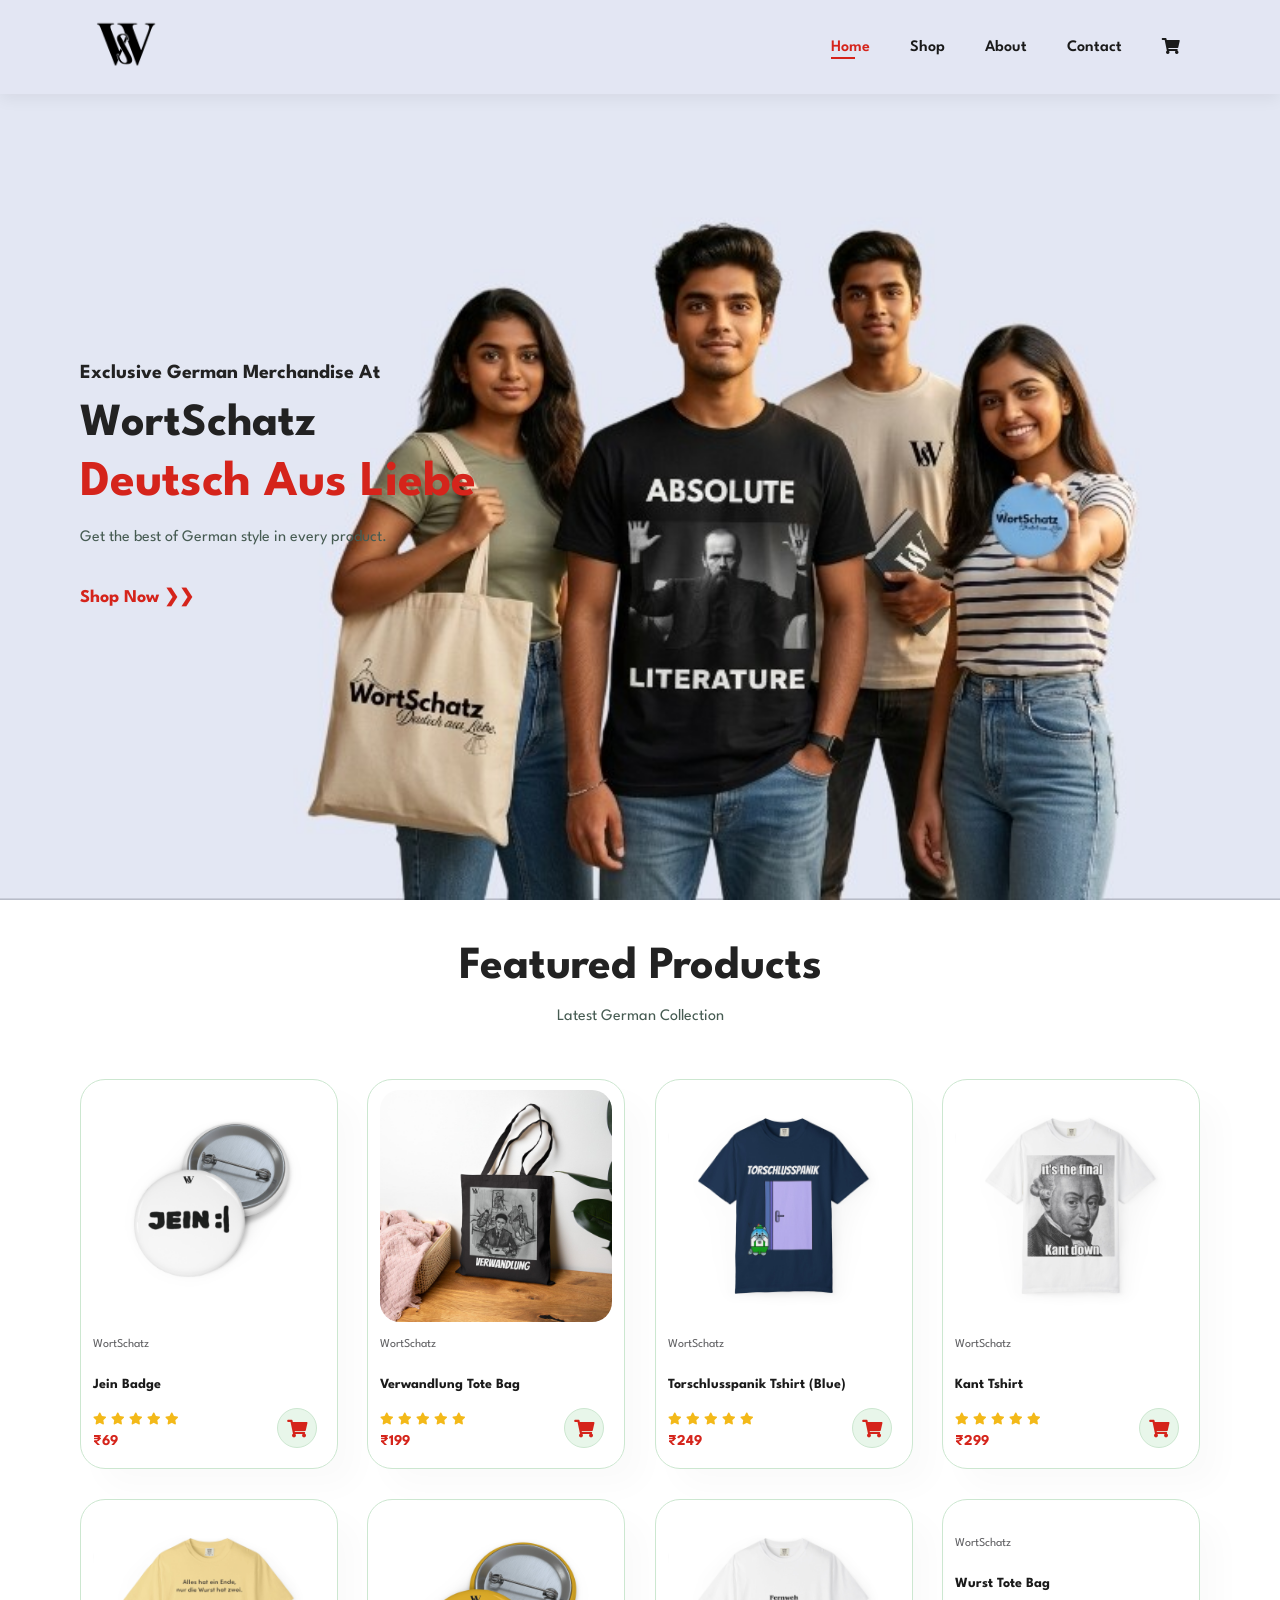
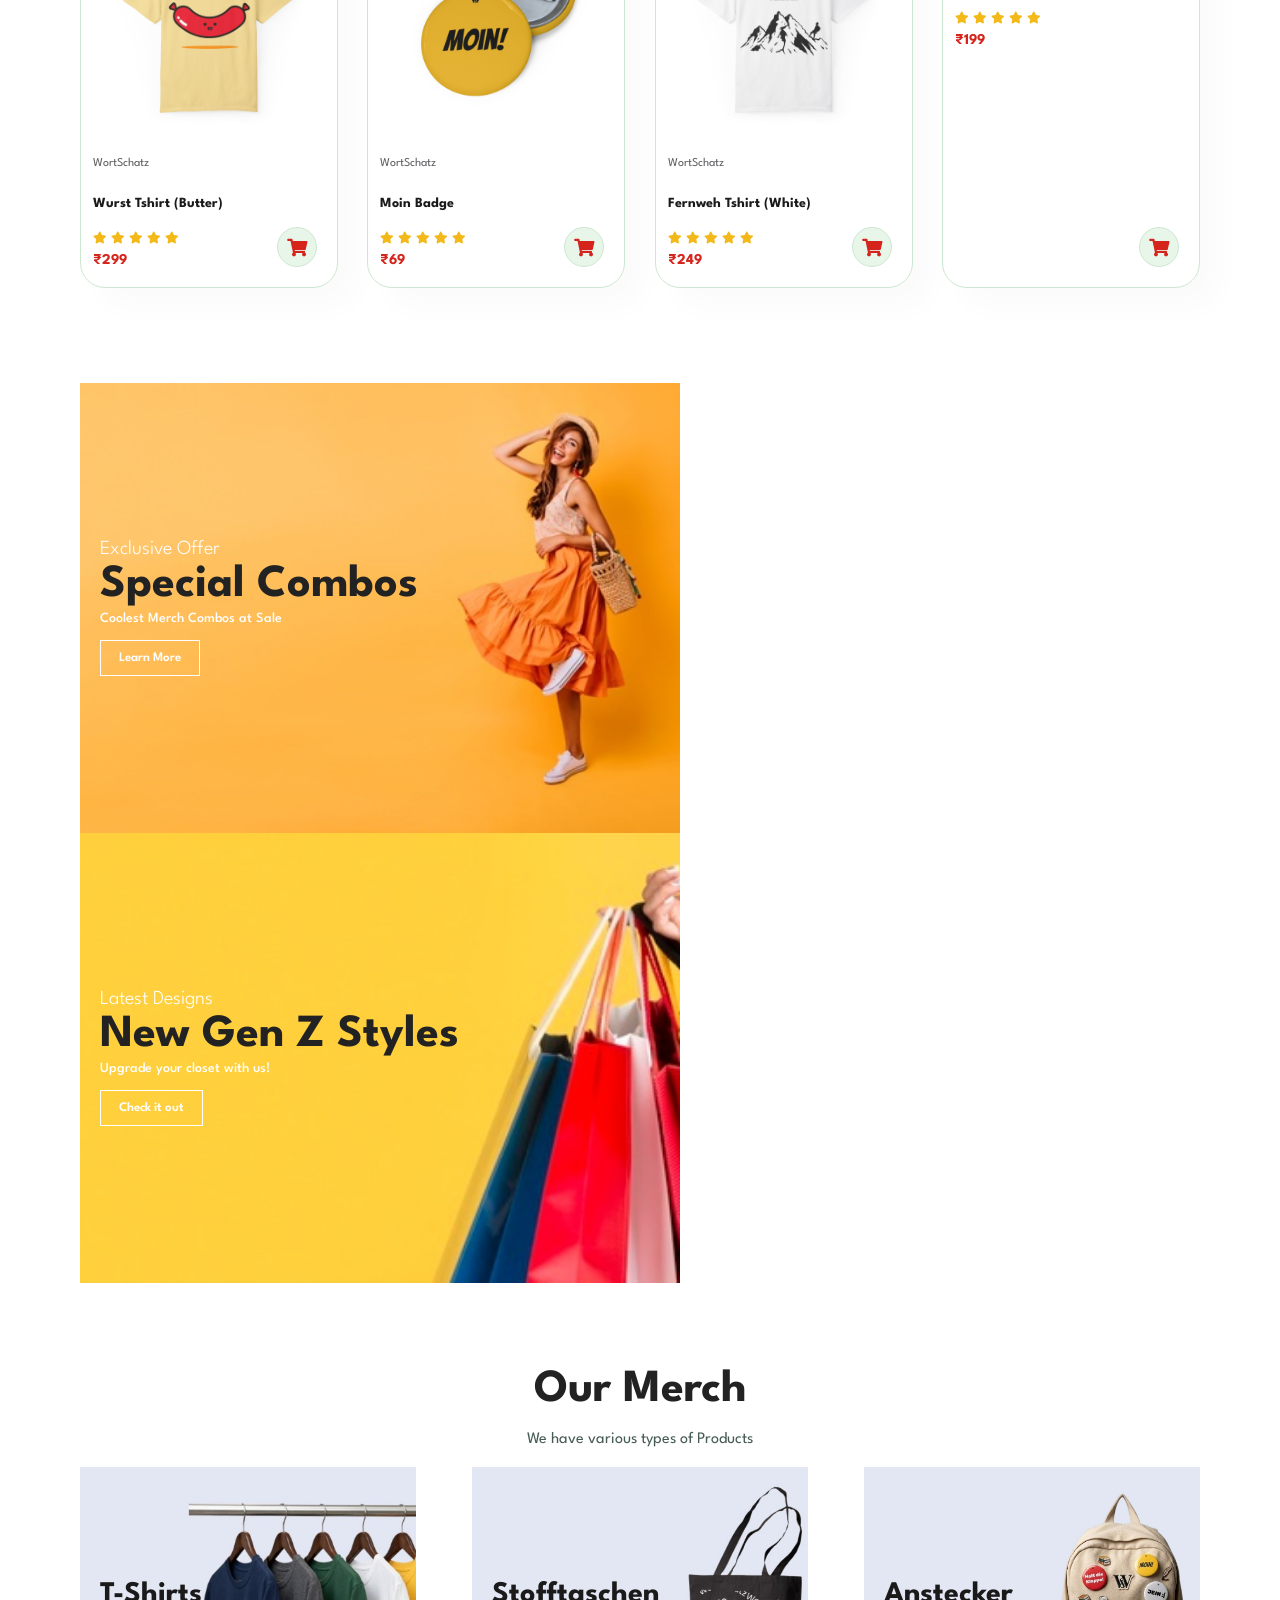
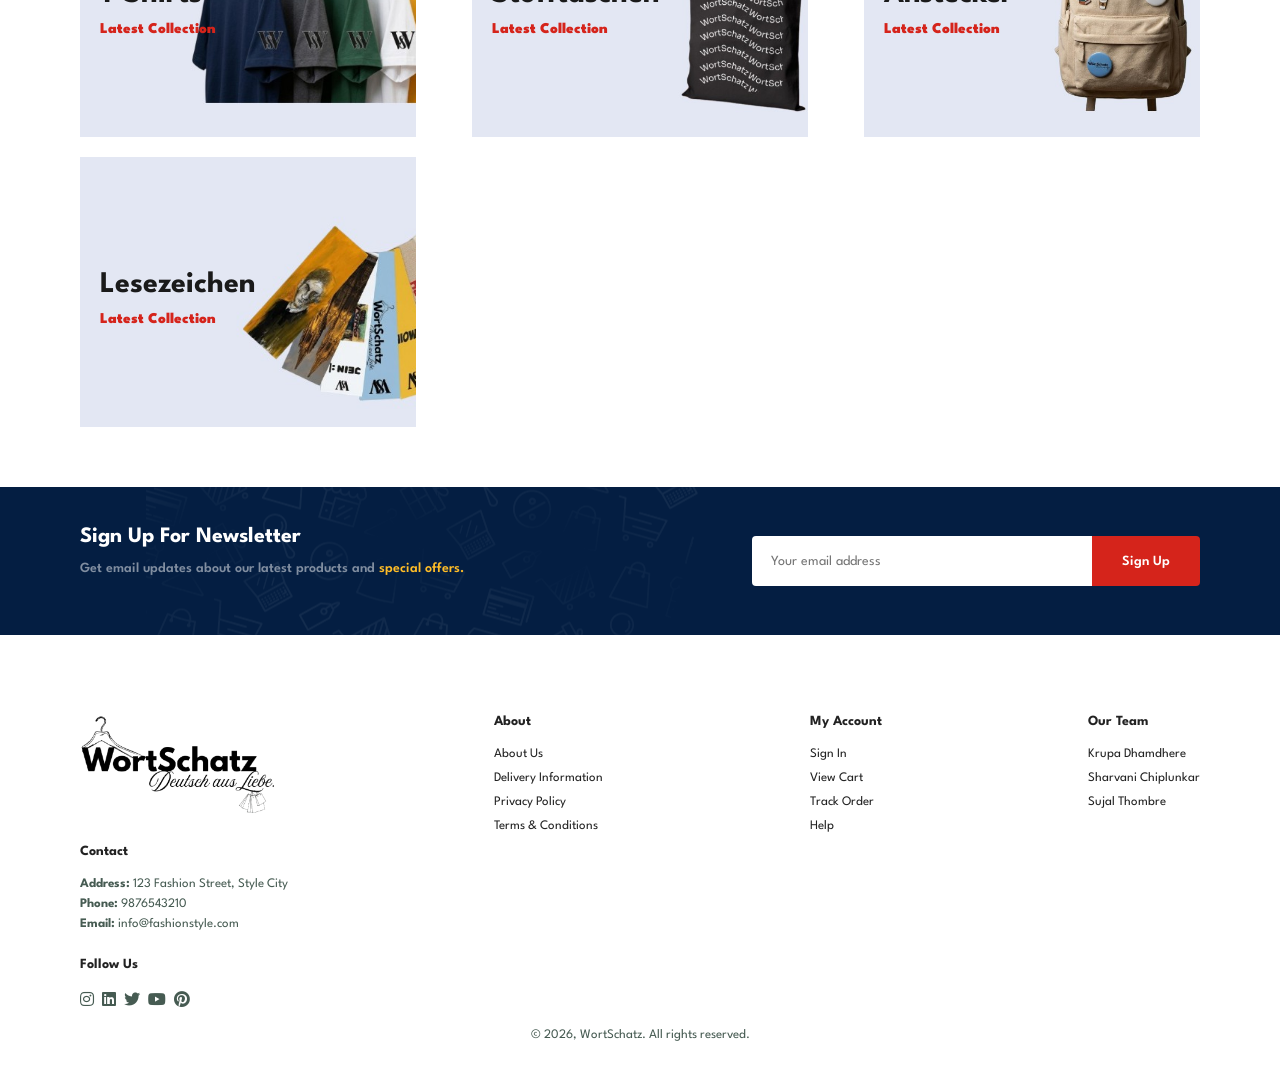
==== index.html @ 2a98502b "updated banners" ====
<!doctype html>
<html lang="en">
  <head>
    <meta charset="UTF-8" />
    <meta http-equiv="X-UA-Compatible" content="IE=edge" />
    <meta name="viewport" content="width=device-width, initial-scale=1.0" />

    <link
      rel="stylesheet"
      href="https://use.fontawesome.com/releases/v5.15.4/css/all.css"
    />

    <title>WortSchatz</title>
    <link rel="stylesheet" href="style.css" />
  </head>

  <body>
    <header id="header">
      <a href="#"><img src="img/short-logo.png" class="logo" alt="" /></a>

      <div>
        <ul id="navbar">
          <li><a class="active" href="index.html">Home</a></li>
          <li><a href="shop.html">Shop</a></li>
          <li><a href="about.html">About</a></li>
          <li><a href="contact.html">Contact</a></li>
          <li id="lg-bag">
            <a href="cart.html"><i class="fas fa-shopping-cart"></i></a>
          </li>
          <a href="#" id="close"><i class="fas fa-times"></i></a>
        </ul>
      </div>
      <div id="mobile">
        <a href="cart.html"><i class="fas fa-shopping-cart"></i></a>
        <i id="bar" class="fas fa-outdent"></i>
      </div>
    </header>

    <section id="hero">
      <h4>Exclusive German Merchandise At</h4>
      <h2>WortSchatz</h2>
      <h1>Deutsch Aus Liebe</h1>
      <p>Get the best of German style in every product.</p>
      <button onclick="window.location.href = 'shop.html'">Shop Now ❯❯</button>
    </section>

    <section id="product1" class="section-p1">
      <h2>Featured Products</h2>
      <p>Latest German Collection</p>
      <div class="pro-container">
        <div class="pro" onclick="window.location.href = 'sproduct.html?id=8'">
          <img src="img/badges/jein.jpeg" alt="" />
          <div class="des">
            <span>WortSchatz</span>
            <h5>Jein Badge</h5>
            <div class="star">
              <i class="fas fa-star"></i>
              <i class="fas fa-star"></i>
              <i class="fas fa-star"></i>
              <i class="fas fa-star"></i>
              <i class="fas fa-star"></i>
            </div>
            <h4>₹69</h4>
          </div>
          <a href="#"><i class="fas fa-shopping-cart cart"></i></a>
        </div>
        <div class="pro" onclick="window.location.href = 'sproduct.html?id=7'">
          <img src="img/tote1.jpeg" alt="" />
          <div class="des">
            <span>WortSchatz</span>
            <h5>Verwandlung Tote Bag</h5>
            <div class="star">
              <i class="fas fa-star"></i>
              <i class="fas fa-star"></i>
              <i class="fas fa-star"></i>
              <i class="fas fa-star"></i>
              <i class="fas fa-star"></i>
            </div>
            <h4>₹199</h4>
          </div>
          <a href="#"><i class="fas fa-shopping-cart cart"></i></a>
        </div>
        <div class="pro" onclick="window.location.href = 'sproduct.html?id=4'">
          <img src="img/tshirts/torsch2.jpeg" alt="" />
          <div class="des">
            <span>WortSchatz</span>
            <h5>Torschlusspanik Tshirt (Blue)</h5>
            <div class="star">
              <i class="fas fa-star"></i>
              <i class="fas fa-star"></i>
              <i class="fas fa-star"></i>
              <i class="fas fa-star"></i>
              <i class="fas fa-star"></i>
            </div>
            <h4>₹249</h4>
          </div>
          <a href="#"><i class="fas fa-shopping-cart cart"></i></a>
        </div>
        <div class="pro" onclick="window.location.href = 'sproduct.html?id=2'">
          <img src="img/tshirts/kant.jpeg" alt="" />
          <div class="des">
            <span>WortSchatz</span>
            <h5>Kant Tshirt</h5>
            <div class="star">
              <i class="fas fa-star"></i>
              <i class="fas fa-star"></i>
              <i class="fas fa-star"></i>
              <i class="fas fa-star"></i>
              <i class="fas fa-star"></i>
            </div>
            <h4>₹299</h4>
          </div>
          <a href="#"><i class="fas fa-shopping-cart cart"></i></a>
        </div>
        <div class="pro" onclick="window.location.href = 'sproduct.html?id=1'">
          <img src="img/tshirts/wurst.jpeg" alt="" />
          <div class="des">
            <span>WortSchatz</span>
            <h5>Wurst Tshirt (Butter)</h5>
            <div class="star">
              <i class="fas fa-star"></i>
              <i class="fas fa-star"></i>
              <i class="fas fa-star"></i>
              <i class="fas fa-star"></i>
              <i class="fas fa-star"></i>
            </div>
            <h4>₹299</h4>
          </div>
          <a href="#"><i class="fas fa-shopping-cart cart"></i></a>
        </div>
        <div class="pro" onclick="window.location.href = 'sproduct.html?id=9'">
          <img src="img/badges/moin.jpeg" alt="" />
          <div class="des">
            <span>WortSchatz</span>
            <h5>Moin Badge</h5>
            <div class="star">
              <i class="fas fa-star"></i>
              <i class="fas fa-star"></i>
              <i class="fas fa-star"></i>
              <i class="fas fa-star"></i>
              <i class="fas fa-star"></i>
            </div>
            <h4>₹69</h4>
          </div>
          <a href="#"><i class="fas fa-shopping-cart cart"></i></a>
        </div>
        <div class="pro" onclick="window.location.href = 'sproduct.html?id=3'">
          <img src="img/tshirts/fernweh.jpeg" alt="" />
          <div class="des">
            <span>WortSchatz</span>
            <h5>Fernweh Tshirt (White)</h5>
            <div class="star">
              <i class="fas fa-star"></i>
              <i class="fas fa-star"></i>
              <i class="fas fa-star"></i>
              <i class="fas fa-star"></i>
              <i class="fas fa-star"></i>
            </div>
            <h4>₹249</h4>
          </div>
          <a href="#"><i class="fas fa-shopping-cart cart"></i></a>
        </div>
        <div class="pro">
          <img src="img/prod8.jpeg" alt="" />
          <div class="des">
            <span>WortSchatz</span>
            <h5>Wurst Tote Bag</h5>
            <div class="star">
              <i class="fas fa-star"></i>
              <i class="fas fa-star"></i>
              <i class="fas fa-star"></i>
              <i class="fas fa-star"></i>
              <i class="fas fa-star"></i>
            </div>
            <h4>₹199</h4>
          </div>
          <a href="#"><i class="fas fa-shopping-cart cart"></i></a>
        </div>
      </div>
    </section>

    <section id="sm-banner" class="section-p1">
      <div class="banner-box" onclick="window.location.href = 'shop.html'">
        <h4>Exclusive Offer</h4>
        <h2>Special Combos</h2>
        <span>Coolest Merch Combos at Sale</span>
        <button class="white">Learn More</button>
      </div>
      <div
        class="banner-box banner-box2"
        onclick="window.location.href = 'shop.html'"
      >
        <h4>Latest Designs</h4>
        <h2>New Gen Z Styles</h2>
        <span>Upgrade your closet with us!</span>
        <button class="white">Check it out</button>
      </div>
    </section>

    <section class="heading">
      <h2>Our Merch</h2>
      <p>We have various types of Products</p>
    </section>

    <section id="banner3">
      <div
        onclick="window.location.href = 'shop.html#tshirts'"
        class="banner-box banner-box4"
      >
        <h5>T-Shirts</h5>
        <h3>Latest Collection</h3>
      </div>
      <div onclick="window.location.href = 'shop.html#tote'" class="banner-box">
        <h5>Stofftaschen</h5>
        <h3>Latest Collection</h3>
      </div>
      <div
        class="banner-box banner-box2"
        onclick="window.location.href = 'shop.html#badges'"
      >
        <h5>Anstecker</h5>
        <h3>Latest Collection</h3>
      </div>
      <div
        onclick="window.location.href = 'shop.html'"
        class="banner-box banner-box3"
      >
        <h5>Lesezeichen</h5>
        <h3>Latest Collection</h3>
      </div>
    </section>

    <section id="newsletter" class="section-p1 section-m1">
      <div class="newstext">
        <h4>Sign Up For Newsletter</h4>
        <p>
          Get email updates about our latest products and
          <span>special offers.</span>
        </p>
      </div>
      <div class="form">
        <input type="text" placeholder="Your email address" />
        <button class="normal">Sign Up</button>
      </div>
    </section>

    <footer class="section-p1">
      <div class="col">
        <img class="logo f-logo" src="img/logo2.png" alt="" />
        <h4>Contact</h4>
        <p><strong>Address:</strong> 123 Fashion Street, Style City</p>
        <p><strong>Phone:</strong> 9876543210</p>
        <p><strong>Email:</strong> info@fashionstyle.com</p>
        <div class="follow">
          <h4>Follow Us</h4>
          <div class="icon">
            <i class="fab fa-instagram"></i>
            <i class="fab fa-linkedin"></i>
            <i class="fab fa-twitter"></i>
            <i class="fab fa-youtube"></i>
            <i class="fab fa-pinterest"></i>
          </div>
        </div>
      </div>

      <div class="col">
        <h4>About</h4>
        <a href="about.html">About Us</a>
        <a href="#">Delivery Information</a>
        <a href="#">Privacy Policy</a>
        <a href="#">Terms & Conditions</a>
      </div>

      <div class="col">
        <h4>My Account</h4>
        <a href="#">Sign In</a>
        <a href="cart.html">View Cart</a>
        <a href="#">Track Order</a>
        <a href="#">Help</a>
      </div>

      <div class="col">
        <h4>Our Team</h4>
        <a href="contact.html">Krupa Dhamdhere</a>
        <a href="contact.html">Sharvani Chiplunkar</a>
        <a href="contact.html">Sujal Thombre</a>
      </div>

      <div class="copyright">
        <p>© 2026, WortSchatz. All rights reserved.</p>
      </div>
    </footer>

    <script src="script.js"></script>
  </body>
</html>
---- style.css ----
@import url("https://fonts.googleapis.com/css2?family=Spartan:wght@100;200;300;400;500;600;700;800;900&display=swap");
* {
  margin: 0;
  padding: 0;
  box-sizing: border-box;
  font-family: "Spartan", sans-serif;
}

html {
  scroll-behavior: smooth;
}
html,
body {
  width: 100%;
  overflow-x: hidden;
}

/* Global Styles */

h1 {
  font-size: 50px;
  line-height: 64px;
  color: #222;
}

h2 {
  font-size: 46px;
  line-height: 54px;
  color: #222;
}

h4 {
  font-size: 20px;
  color: #222;
}

h6 {
  font-weight: 700;
  font-size: 12px;
}

h5 {
  font-size: 30px;
  line-height: 54px;
  color: #1a1a1a;
}

p {
  font-size: 16px;
  color: #465b52;
  margin: 15px 0 20px 0;
}

.section-p1 {
  padding: 40px 80px;
}

.section-m1 {
  margin: 40px 0;
}

body {
  width: 100%;
}

.logo {
  height: 50px;
}

.f-logo {
  height: 100px;
}

#header {
  position: fixed;
  z-index: 999;
  display: flex;
  align-items: center;
  justify-content: space-between;
  padding: 20px 80px;
  background: #e3e6f3;
  box-shadow: 0 5px 15px rgba(0, 0, 0, 0.06);
  width: 100%;
  top: 0;
  left: 0;
}

#navbar {
  display: flex;
  align-items: center;
  justify-content: center;
  /* gap: 30px; */
}

#navbar li {
  list-style: none;
  padding: 0 20px;
  position: relative;
}

#navbar li a,
#mobile a {
  text-decoration: none;
  color: #1a1a1a;
  font-weight: 600;
  font-size: 16px;
  transition: color 0.3s ease;
}

#navbar li a:hover,
#navbar li a.active {
  color: #d5241b;
}

#navbar li a.active::after,
#navbar li a:hover::after {
  content: "";
  width: 30%;
  height: 2px;
  background: #d5241b;
  position: absolute;
  bottom: -4px;
  left: 20px;
}

#mobile {
  display: none;
  align-items: center;
}

#close {
  display: none;
}

/* homepage */
#hero {
  background-image: url("img/hero1.jpeg");
  margin-top: 90px;
  height: 90vh;
  width: 100%;
  background-size: cover;
  background-position: top 25% right 0;
  padding: 0 80px;
  display: flex;
  flex-direction: column;
  align-items: flex-start;
  justify-content: center;
}

#hero h4 {
  padding-bottom: 15px;
}

#hero h1 {
  color: #d5241b;
}

#hero button {
  color: #d5241b;
  font-size: 18px;
  font-weight: 700;
  background-color: transparent;
  border: 0;
  padding: 20px 0;
  /* padding: 10px 20px;
  border: 2px solid #900801;
  border-radius: 16px; */
  cursor: pointer;
  /* cursor: pointer; */
}

#hero button:hover {
  color: #b61b13;
  transform: scale(1.1);
}

#product1 {
  text-align: center;
}

#product1 .pro-container {
  display: flex;
  justify-content: space-between;
  padding-top: 20px;
  flex-wrap: wrap;
}

#product1 .pro {
  width: 23%;
  min-width: 250px;
  padding: 10px 12px;
  border: 1px solid #cce7d0;
  border-radius: 25px;
  cursor: pointer;
  box-shadow: 20px 20px 30px rgba(0, 0, 0, 0.02);
  margin: 15px 0;
  transition: 0.2s ease;
  position: relative;
}

#product1 .pro a {
  width: 40px;
  height: 40px;
  background-color: #e8f6ea;
  border-radius: 50%;
  display: flex;
  align-items: center;
  justify-content: center;
  color: #d5241b;
  position: absolute;
  bottom: 20px;
  right: 20px;
  text-decoration: none;
  border: 1px solid #cce7d0;
}

#product1 .pro a i {
  font-size: 18px;
}

#product1 .pro:hover {
  box-shadow: 20px 20px 30px rgba(0, 0, 0, 0.06);
}

#product1 .pro img {
  width: 100%;
  border-radius: 20px;
}

#product1 .pro .des {
  text-align: start;
  padding: 10px 0;
}

#product1 .pro .des span {
  color: #606063;
  font-size: 12px;
}

#product1 .pro .des h5 {
  padding-top: 7px;
  color: #1a1a1a;
  font-size: 14px;
}

#product1 .pro .des i {
  font-size: 12px;
  color: rgb(243, 185, 25);
}

#product1 .pro .des h4 {
  padding-top: 7px;
  font-size: 15px;
  font-weight: 700;
  color: #d5241b;
}

.heading {
  text-align: center;
  padding-top: 40px;
  /* padding-bottom: 20px; */
}

#sm-banner {
  display: flex;
  justify-content: space-between;
  flex-wrap: wrap;
}

#sm-banner .banner-box {
  display: flex;
  flex-direction: column;
  justify-content: center;
  align-items: flex-start;
  background-image: url("img/banner.jpg");
  height: 50vh;
  min-width: 600px;
  background-size: cover;
  background-position: center;
  padding: 20px;
}

#sm-banner .banner-box2 {
  background-image: url("img/banner2.jpg");
}

#sm-banner h4 {
  color: #fff;
  font-size: 20px;
  font-weight: 300;
}

#sm-banner span {
  color: #fff;
  font-size: 14px;
  font-weight: 500;
  padding-bottom: 15px;
}

button.white {
  font-size: 13px;
  font-weight: 600;
  padding: 11px 18px;
  color: #fff;
  border: 1px solid #fff;
  background: transparent;
  outline: none;
  transition: 0.2s;
  cursor: pointer;
}

#sm-banner .banner-box:hover button {
  background: #d5241b;
  border: 1px solid #b61b13;
}

#banner3 {
  display: flex;
  justify-content: space-between;
  flex-wrap: wrap;
  padding: 0 80px;
}

#banner3 .banner-box {
  display: flex;
  flex-direction: column;
  justify-content: center;
  align-items: flex-start;
  background-image: url("img/k-tote2.jpg");
  height: 30vh;
  min-width: 30%;
  background-size: cover;
  background-position: center;
  padding: 20px;
  margin-bottom: 20px;
  cursor: pointer;
}

#banner3 h2 {
  color: #1a1a1a;
  font-size: 22px;
  font-weight: 900;
}

#banner3 h3 {
  color: #d5241b;
  font-size: 15px;
  font-weight: 900;
}

#banner3 .banner-box2 {
  background-image: url("img/k-badge-banner.jpg");
}

#banner3 .banner-box3 {
  background-image: url("img/k-bookmark-banner2.jpg");
}

#banner3 .banner-box4 {
  background-image: url("img/tshirt-banner.jpg");
}

#newsletter {
  display: flex;
  justify-content: space-between;
  flex-wrap: wrap;
  align-items: center;
  background-image: url("img/newsletter.png");
  background-repeat: no-repeat;
  background-position: 20% 30%;
  background-color: #041e42;
}

#newsletter h4 {
  font-size: 22px;
  font-weight: 700;
  color: #fff;
}

#newsletter p {
  font-size: 14px;
  font-weight: 600;
  color: #818ea0;
}

#newsletter p span {
  color: #ffbd27;
}

#newsletter .form {
  display: flex;
  width: 40%;
}

#newsletter input {
  height: 3.125rem;
  padding: 0 1.25em;
  font-size: 14px;
  width: 100%;
  border: 1px solid transparent;
  border-radius: 4px;
  outline: none;
  border-top-right-radius: 0;
  border-bottom-right-radius: 0;
}

button.normal {
  font-size: 14px;
  font-weight: 600;
  padding: 15px 30px;
  color: #000;
  background-color: #fff;
  border-radius: 4px;
  cursor: pointer;
  border: none;
  outline: none;
  transition: 0.2s;
}

#newsletter button {
  background-color: #d5241b;
  color: #fff;
  white-space: nowrap;
  border-top-left-radius: 0;
  border-bottom-left-radius: 0;
}

footer {
  display: flex;
  justify-content: space-between;
  flex-wrap: wrap;
}

footer .col {
  display: flex;
  flex-direction: column;
  align-items: flex-start;
  margin-bottom: 20px;
}

footer .logo {
  margin-bottom: 30px;
}

footer h4 {
  font-size: 14px;
  padding-bottom: 20px;
}

footer p {
  font-size: 13px;
  margin: 0 0 8px 0;
}

footer a {
  font-size: 13px;
  text-decoration: none;
  color: #222;
  margin: 0 0 12px 0;
}

footer .follow {
  margin-top: 20px;
}

footer .follow i {
  color: #465b52;
  padding-right: 4px;
  cursor: pointer;
}

footer .follow i:hover,
footer a:hover {
  color: #b61b13;
}

footer .copyright {
  text-align: center;
  width: 100%;
}

/* about.html */
.about-page {
  background-image: url("img/about.png");
}

#form-details form {
  width: 65%;
  display: flex;
  flex-direction: column;
  align-items: flex-start;
}

/* shop.html */

#page-header {
  margin-top: 90px; /* fixed navbar */
  width: 100%;
  height: 40vh;
  background-size: cover;
  display: flex;
  justify-content: center;
  text-align: center;
  flex-direction: column;
  padding: 14px;
}

.shop-page {
  background-image: url("img/shop-b1.jpg");
}

#page-header h2,
#page-header p {
  color: #fff;
}

/* single product */

#prodetails {
  display: flex;
  margin-top: 80px;
}

#prodetails .single-pro-image {
  width: 35%;
  margin-right: 50px;
  cursor: pointer;
}

#main-img {
  border: 1px solid #cce7d0;
}

.small-img {
  border: 1px solid #cce7d0;
}

.small-img-group {
  display: flex;
  justify-content: space-between;
}

.small-img-col {
  flex-basis: 24%;
  cursor: pointer;
}

#prodetails .single-pro-details {
  width: 45%;
}

#prodetails .single-pro-details h4 {
  padding: 40px 0 20px 0;
}

#prodetails .single-pro-details h2 {
  font-size: 26px;
}

#prodetails .single-pro-details select {
  display: block;
  padding: 5px 10px;
  margin-bottom: 10px;
}

#prodetails .single-pro-details input {
  height: 47px;
  width: 50px;
  padding-left: 10px;
  font-size: 16px;
  margin-right: 10px;
}

#prodetails .single-pro-details input:focus {
  outline: none;
}

#prodetails .single-pro-details button {
  background: #d5241b;
  color: #fff;
}

#prodetails .single-pro-details span {
  line-height: 25px;
}

/* contact.html */
.contact-page {
  background-image: url("img/contact.jpg");
}

#form-details {
  display: flex;
  justify-content: space-between;
  margin: 30px;
  padding: 80px;
  border: 1px solid #e1e1e1;
}

#form-details form {
  width: 65%;
  display: flex;
  flex-direction: column;
  align-items: flex-start;
}

#form-details form span {
  font-size: 12px;
}

#form-details form h2 {
  font-size: 26px;
  line-height: 35px;
  padding: 20px 0;
}

#form-details form input,
#form-details form textarea {
  width: 100%;
  padding: 12px 15px;
  margin-bottom: 20px;
  outline: none;
  border: 1px solid #e1e1e1;
}

#form-details form button {
  background-color: #d5241b;
  color: #fff;
}

#form-details .people div {
  padding-bottom: 25px;
  display: flex;
  align-items: flex-start;
}

#form-details .people div img {
  width: 65px;
  height: 65px;
  object-fit: cover;
  border: 1px solid #818ea0;
  margin-right: 15px;
  border-radius: 50%;
}

#form-details .people div p {
  margin: 0;
  font-size: 13px;
  line-height: 25px;
}

#form-details .people div p span {
  display: block;
  font-size: 16px;
  font-weight: 600;
  color: #1a1a1a;
}

/* cart.html */

#cart-items {
  font-size: 26px;
  padding: 160px 100px;
  align-items: center;
  justify-content: center;
  text-align: center;
  /* color: #d5241b; */
}

/* media query */

@media (max-width: 799px) {
  #navbar {
    display: flex;
    flex-direction: column;
    align-items: flex-start;
    justify-content: flex-start;
    position: fixed;
    top: 0;
    right: -300px;
    height: 100vh;
    width: 300px;
    background: #e3e6f3;
    box-shadow: 0 40px 60px rgba(0, 0, 0, 0.1);
    padding: 80px 0 0 10px;
    transition: 0.3s;
  }

  #navbar.active {
    right: 0;
  }

  #navbar li {
    margin-bottom: 25px;
  }

  #mobile {
    display: flex;
    align-items: center;
  }

  #mobile i {
    color: #1a1a1a;
    font-size: 24px;
    cursor: pointer;
    padding-left: 20px;
  }

  #close {
    display: initial;
    position: absolute;
    top: 30px;
    left: 30px;
    color: #222;
    font-size: 24px;
  }

  #lg-bag {
    display: none;
  }

  #hero {
    height: 70vh;
    padding: 0 80px;
    background-position: top 30% right 30%;
  }

  #product1 .pro-container {
    justify-content: center;
  }

  #product1 .pro {
    width: 45%; /* extra */
    margin: 15px;
  }

  #sm-banner .banner-box {
    min-width: 100%;
    height: 30vh;
    margin-bottom: 20px;
  }

  #banner3 {
    padding: 0 80px;
  }

  #banner3 .banner-box {
    width: 28%;
  }

  #newsletter .form {
    width: 70%;
  }

  /* contact form */
  #form-details {
    padding: 40px;
  }

  #form-details form {
    width: 50%;
  }
}

@media (max-width: 477px) {
  #header {
    padding: 10px 30px;
  }

  h1 {
    font-size: 38px;
  }

  h2 {
    font-size: 32px;
  }

  #hero {
    padding: 0 20px;
    background-position: 60%;
    margin-top: 74px;
  }

  #product1 .pro {
    width: 100%;
  }

  #sm-banner {
    padding: 20px 20px;
  }

  #sm-banner .banner-box {
    height: 40vh;
  }

  #sm-banner .banner-box2 {
    margin-top: 20px;
  }

  #banner3 {
    padding: 0 20px;
  }

  #banner3 .banner-box {
    width: 100%;
  }

  #newsletter {
    padding: 40px 20px;
  }

  #newsletter input,
  #newsletter .form {
    width: 100%;
  }

  /* shop */

  .section-p1 {
    padding: 40px 20px;
  }

  .section-m1 {
    margin: 10px 0;
  }

  #product1 .pro-container {
    display: grid;
    grid-template-columns: repeat(2, 1fr);
  }

  #product1 .pro {
    width: 10%;
    min-width: 150px;
  }

  #product1 .pro a {
    width: 30px;
    height: 30px;
    bottom: 15px;
    right: 15px;
  }

  #product1 .pro a i {
    font-size: 14px;
  }

  #product1 .pro .des span {
    font-size: 9px;
  }

  #product1 .pro .des h5 {
    font-size: 12px;
  }

  #product1 .pro .des h4 {
    font-size: 12px;
  }

  /* single product view */

  #prodetails {
    display: flex;
    flex-direction: column;
  }

  #prodetails .single-pro-image {
    width: 100%;
    margin-right: 0;
  }

  #prodetails .single-pro-details {
    width: 100%;
  }

  #prodetails .single-pro-details h2 {
    font-size: 22px;
  }

  /* contact */

  #form-details {
    margin: 10px;
    padding: 30px 10px;
    flex-wrap: wrap;
  }

  #form-details form {
    width: 100%;
    margin-bottom: 30px;
  }
}
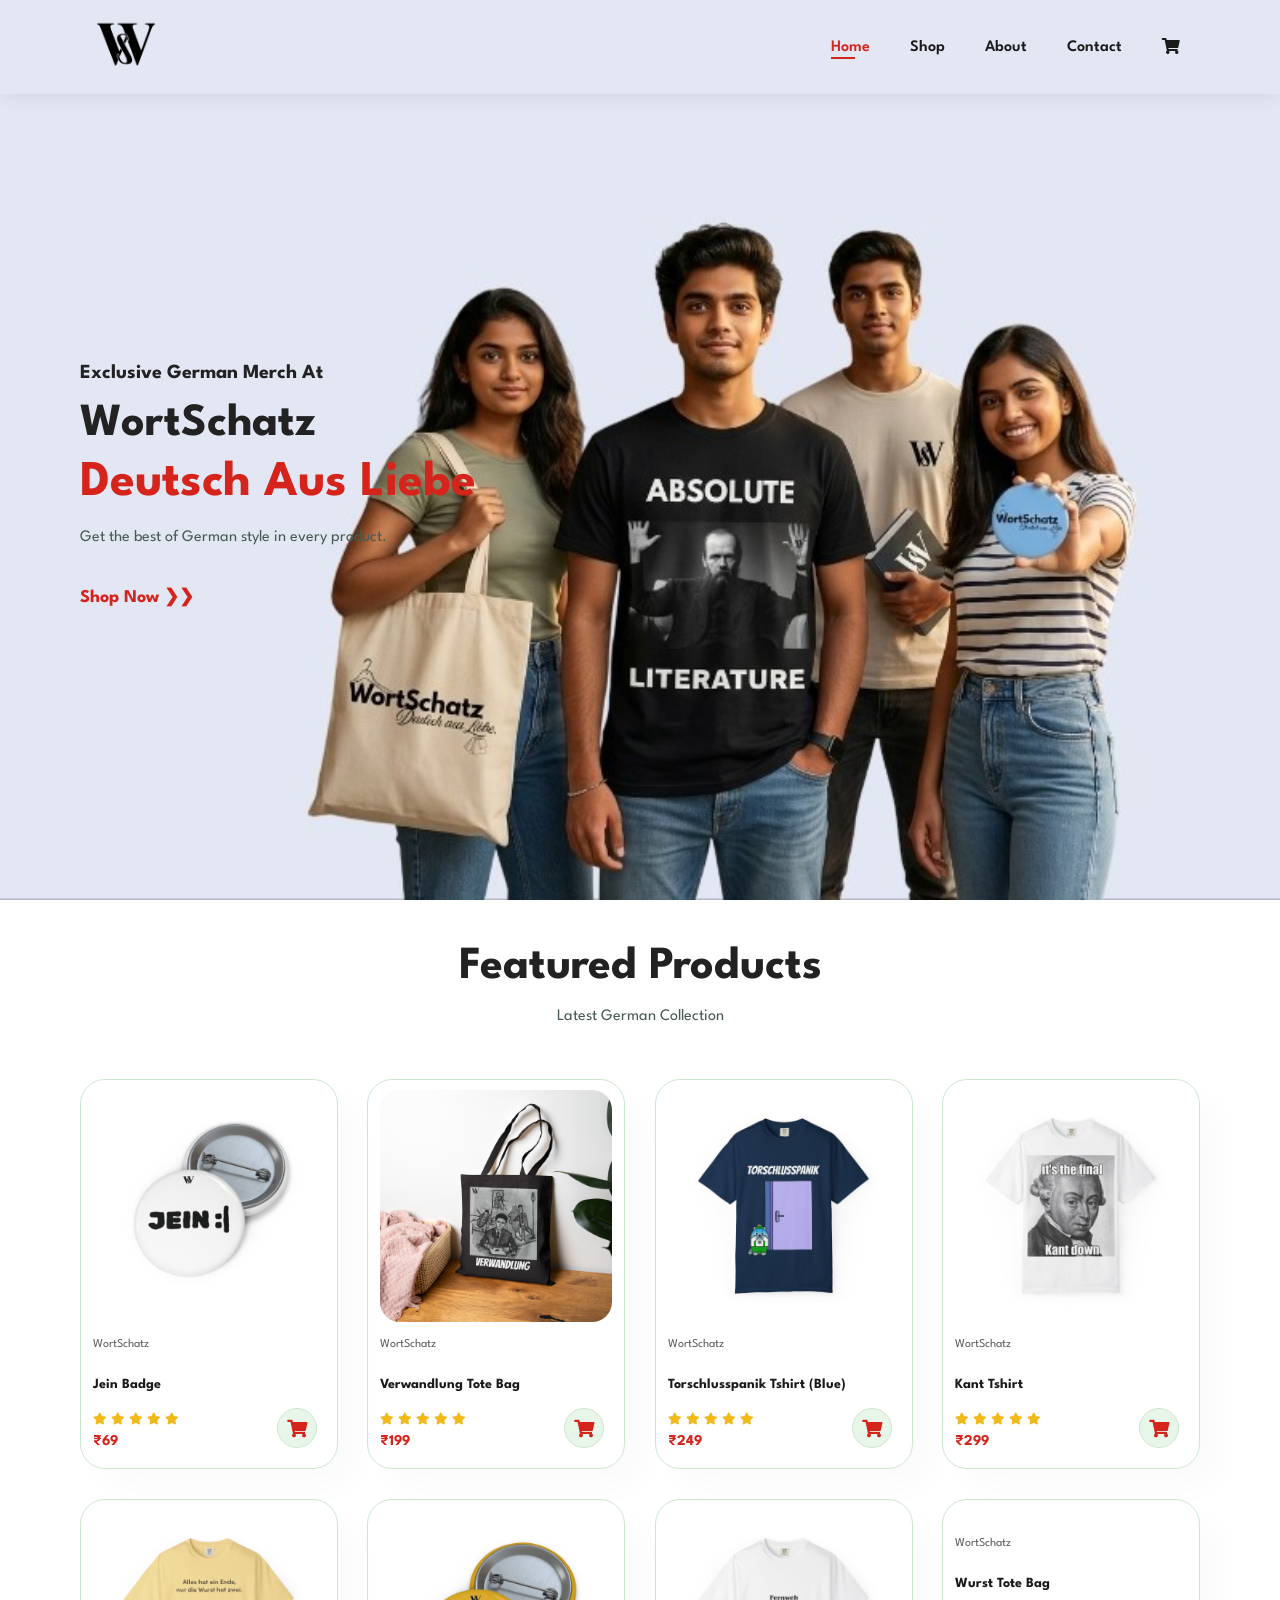
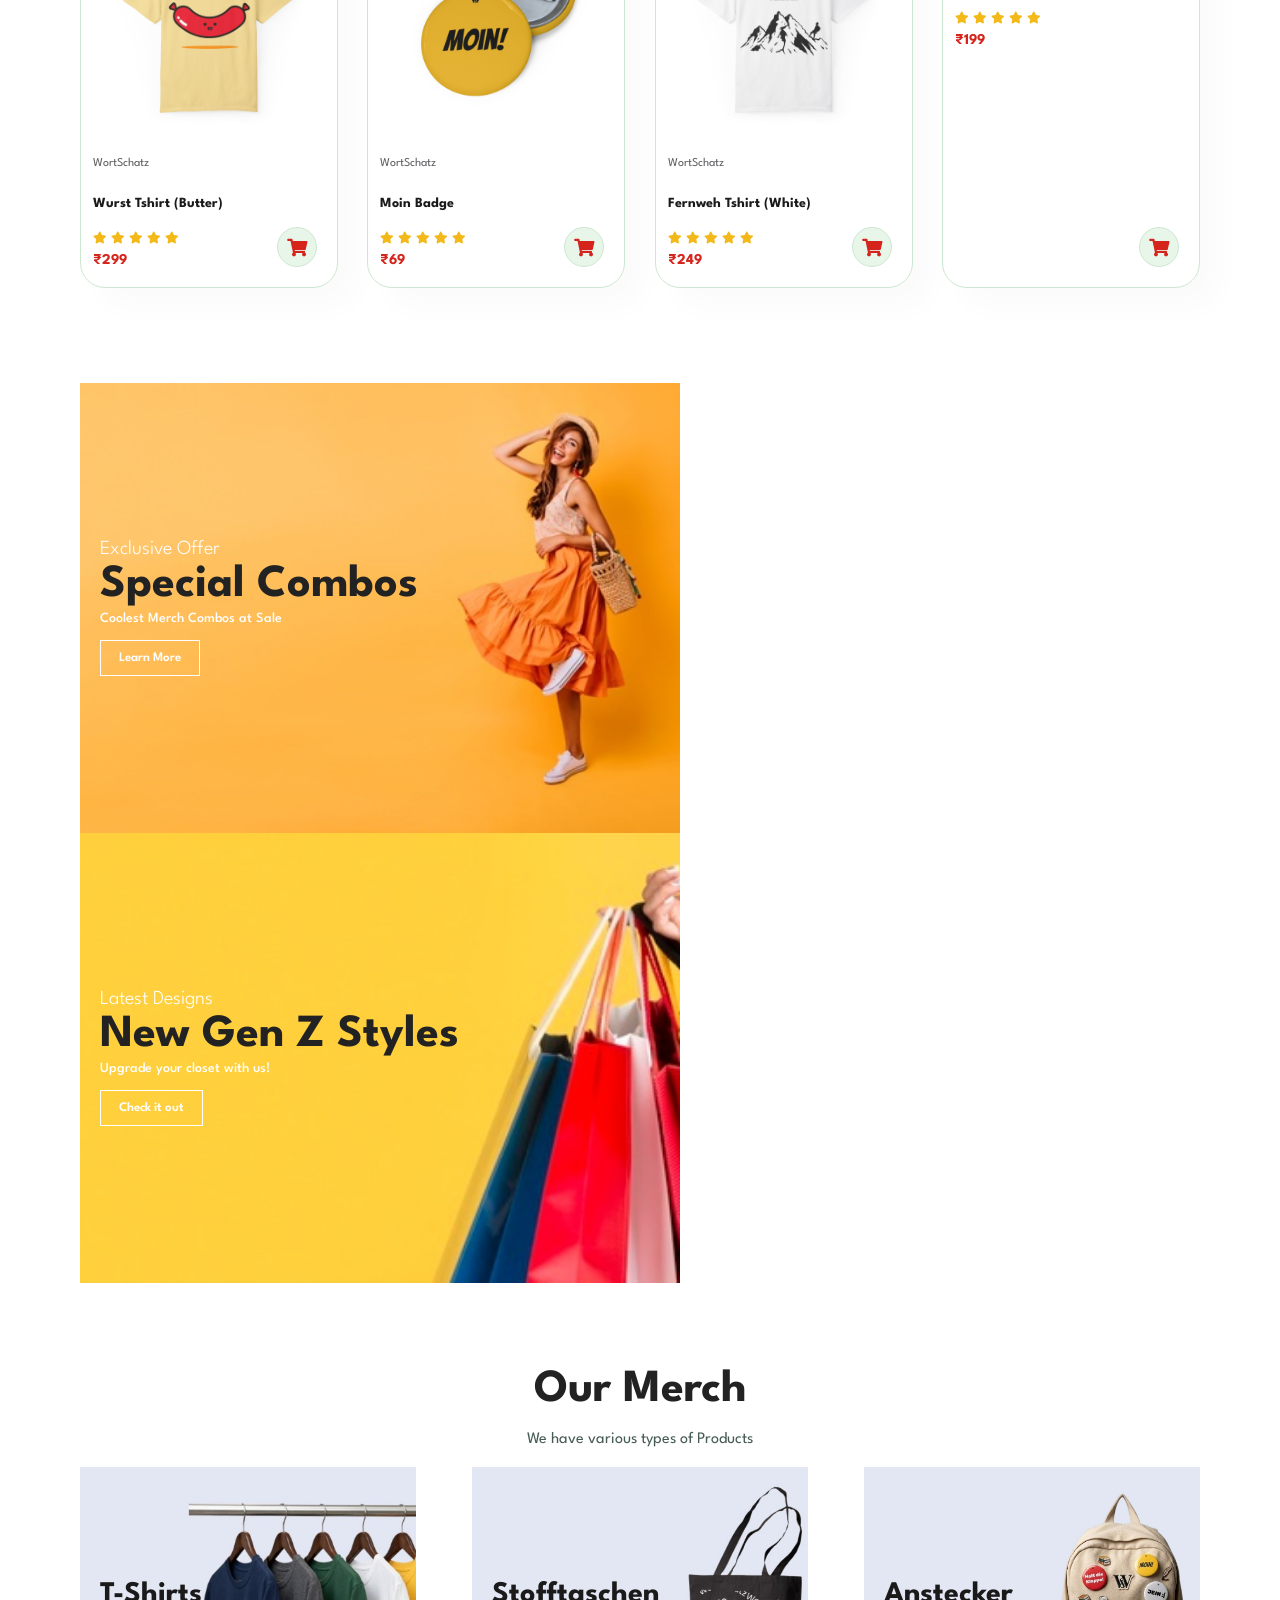
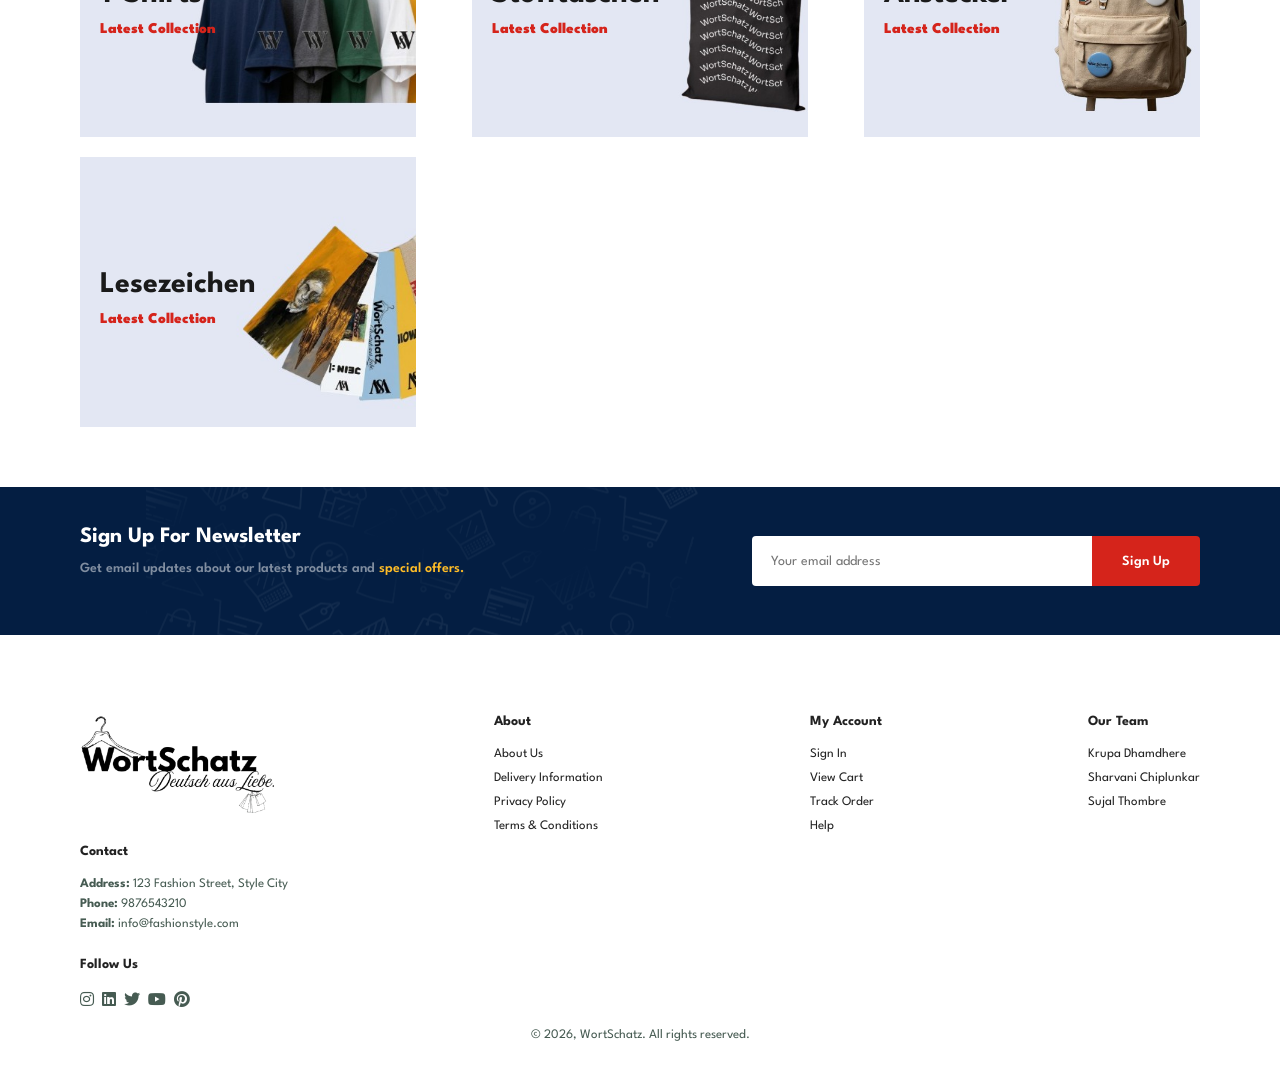
==== commit 4f09b622: "fixed homepage mobile view" ====
--- a/index.html
+++ b/index.html
@@ -37,7 +37,7 @@
     </header>
 
     <section id="hero">
-      <h4>Exclusive German Merchandise At</h4>
+      <h4>Exclusive German Merch At</h4>
       <h2>WortSchatz</h2>
       <h1>Deutsch Aus Liebe</h1>
       <p>Get the best of German style in every product.</p>
--- a/style.css
+++ b/style.css
@@ -162,11 +162,7 @@
   background-color: transparent;
   border: 0;
   padding: 20px 0;
-  /* padding: 10px 20px;
-  border: 2px solid #900801;
-  border-radius: 16px; */
   cursor: pointer;
-  /* cursor: pointer; */
 }
 
 #hero button:hover {
@@ -764,27 +760,55 @@
 
 @media (max-width: 477px) {
   #header {
-    padding: 10px 30px;
+    padding: 10px 10px;
   }
 
   h1 {
-    font-size: 38px;
+    font-size: 30px;
+    line-height: 50px;
   }
 
   h2 {
     font-size: 32px;
+    line-height: 40px;
+  }
+
+  #hero h4 {
+    font-size: 18px;
+    padding-bottom: 10px;
+  }
+
+  #hero h1 {
+    font-size: 14px;
+  }
+
+  #hero p {
+    padding-top: 0;
+    line-height: 30px;
+    font-size: 14px;
   }
 
   #hero {
-    padding: 0 20px;
+    background-image: url("img/hero2.jpg");
+    padding: 60px 30px;
     background-position: 60%;
     margin-top: 74px;
+    height: 95vh;
+    justify-content: start;
+  }
+
+  #hero button {
+    font-size: 16px;
   }
 
   #product1 .pro {
     width: 100%;
   }
 
+  #product1 .pro h5 {
+    line-height: 20px;
+  }
+
   #sm-banner {
     padding: 20px 20px;
   }
@@ -799,6 +823,10 @@
 
   #banner3 {
     padding: 0 20px;
+  }
+
+  #banner3 h5 {
+    font-size: 26px;
   }
 
   #banner3 .banner-box {
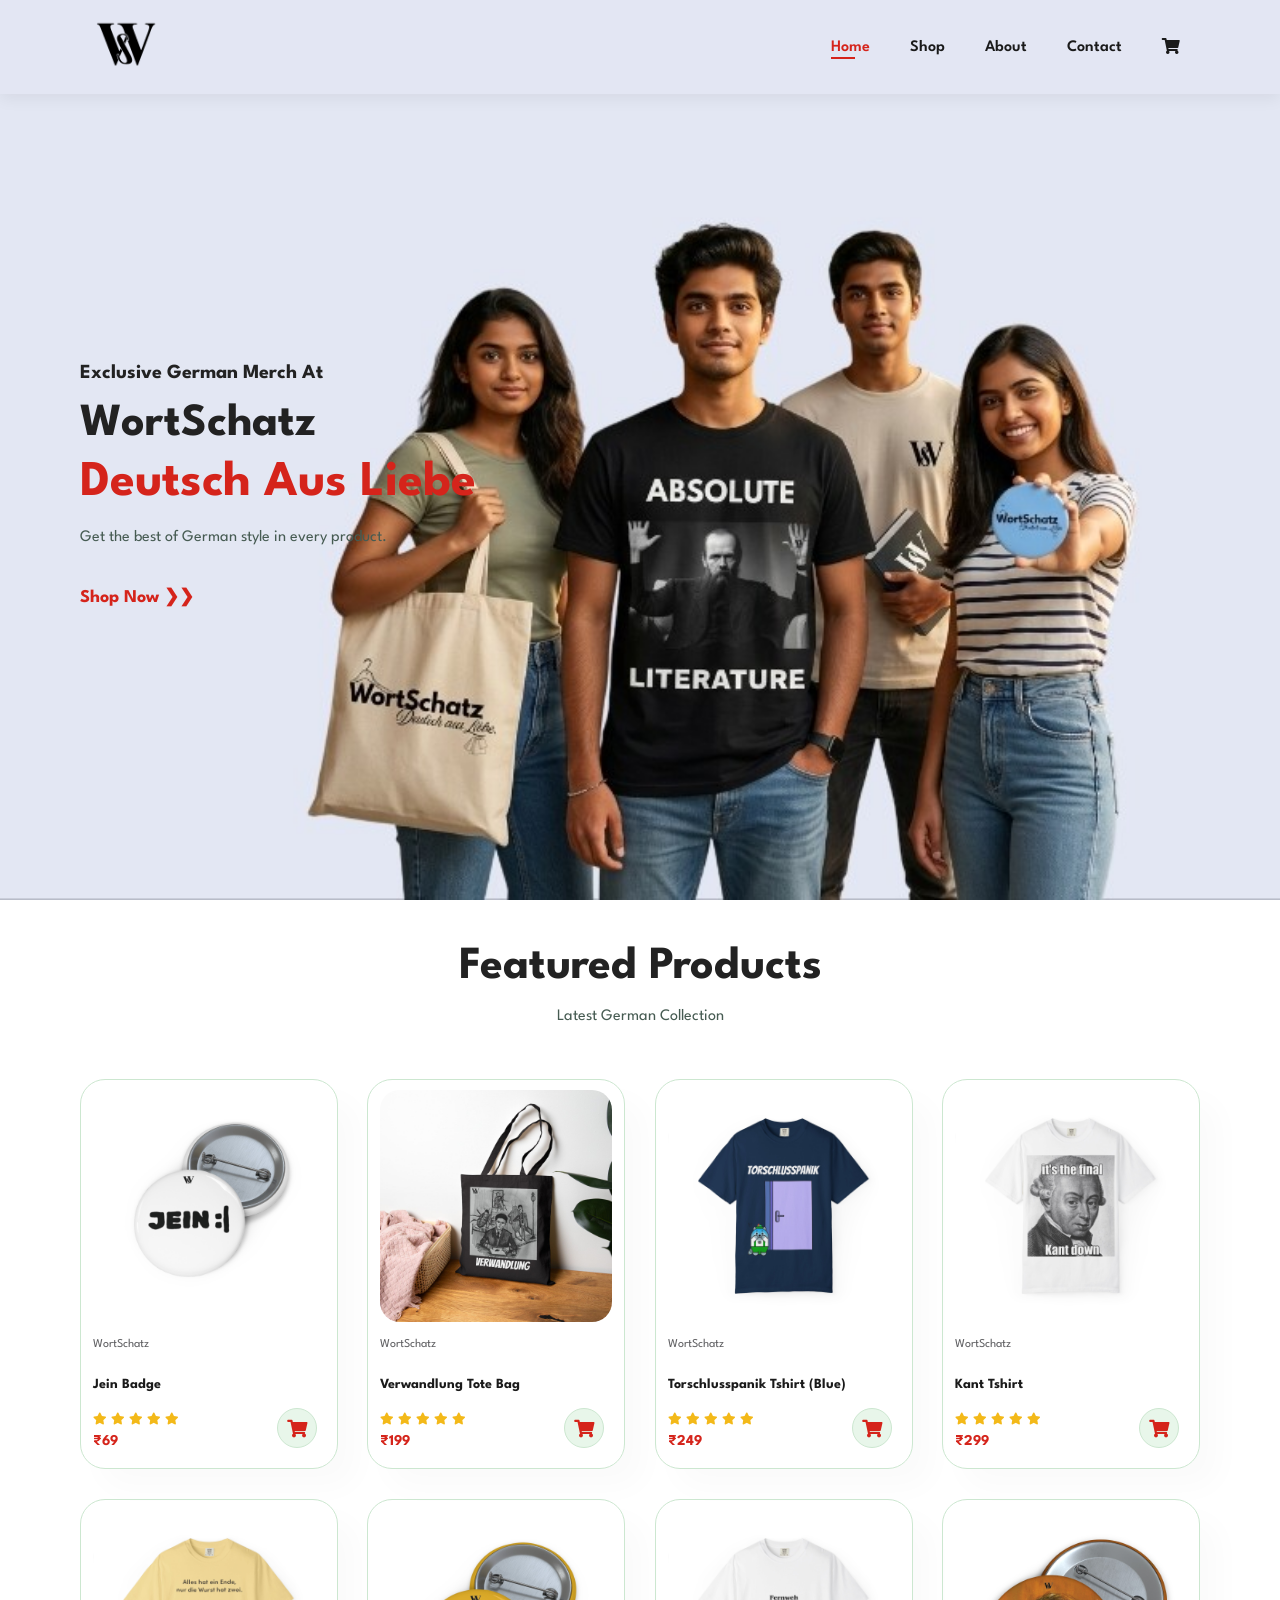
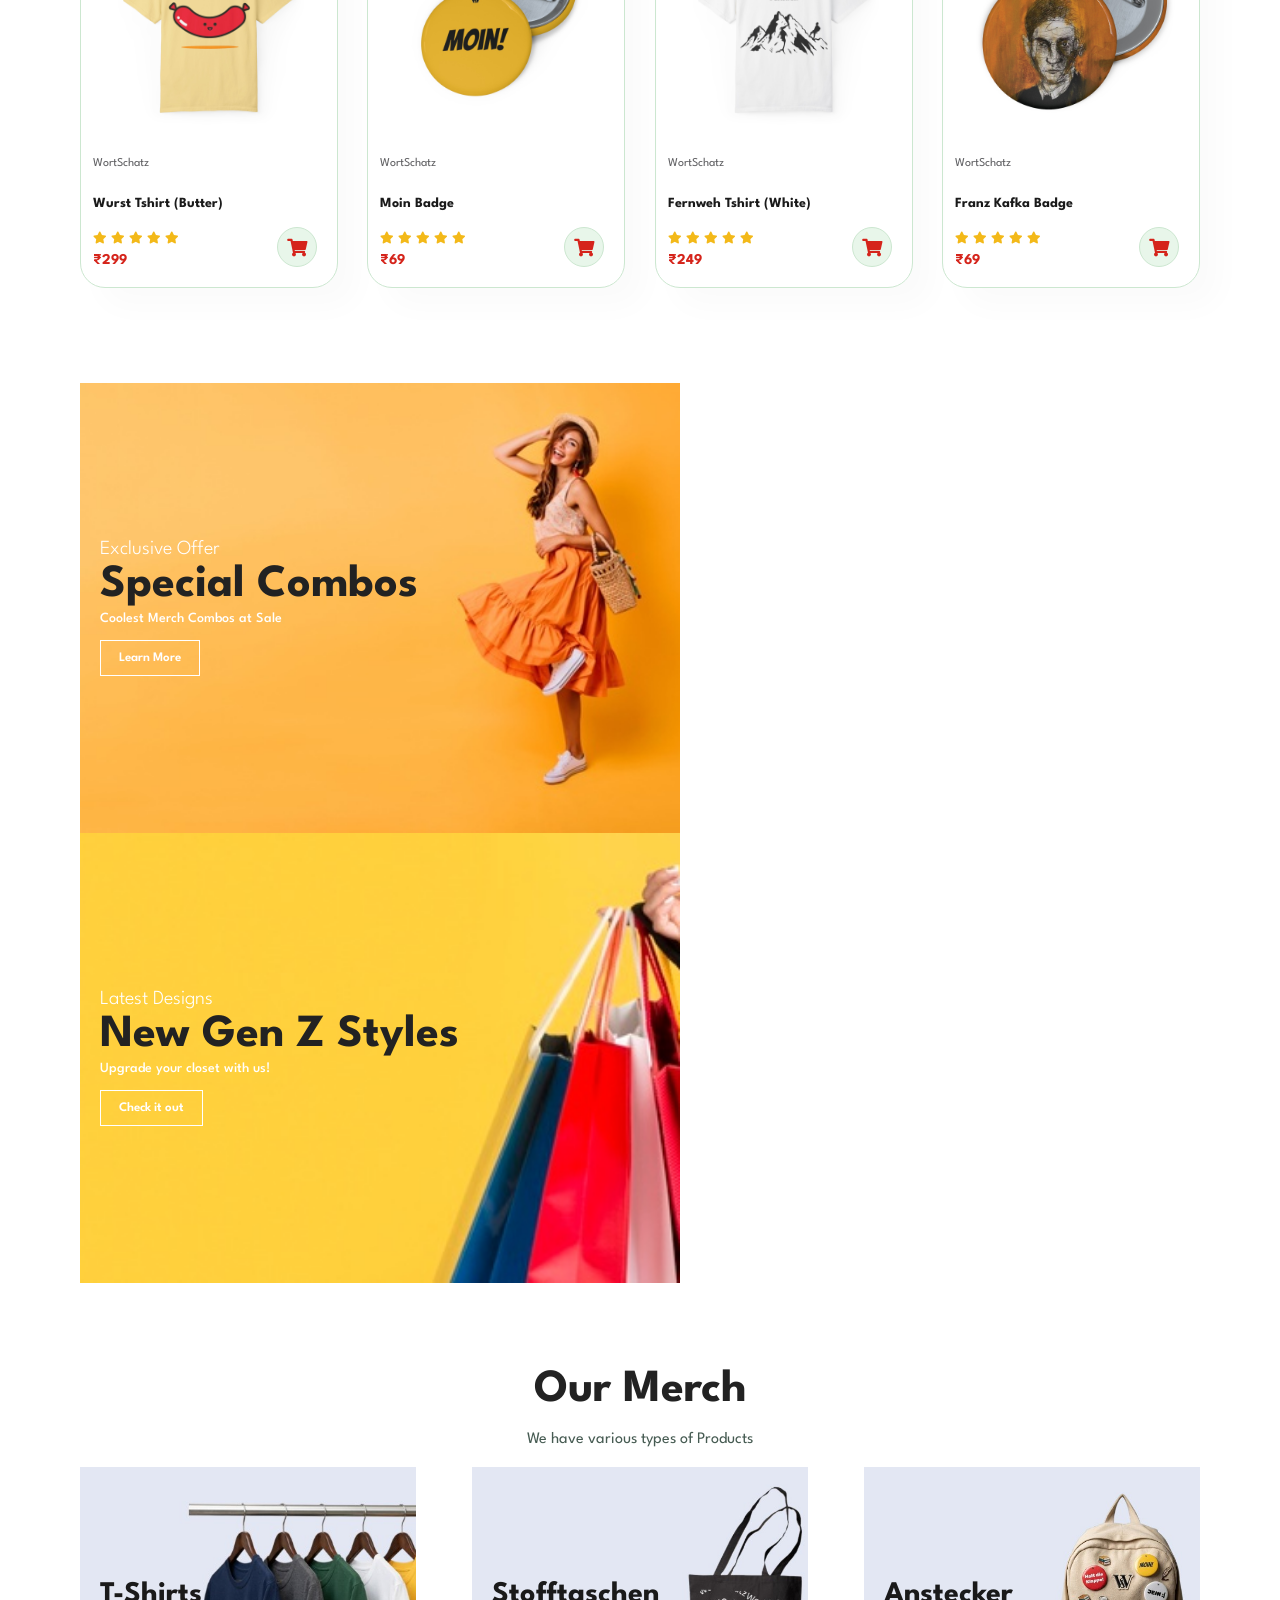
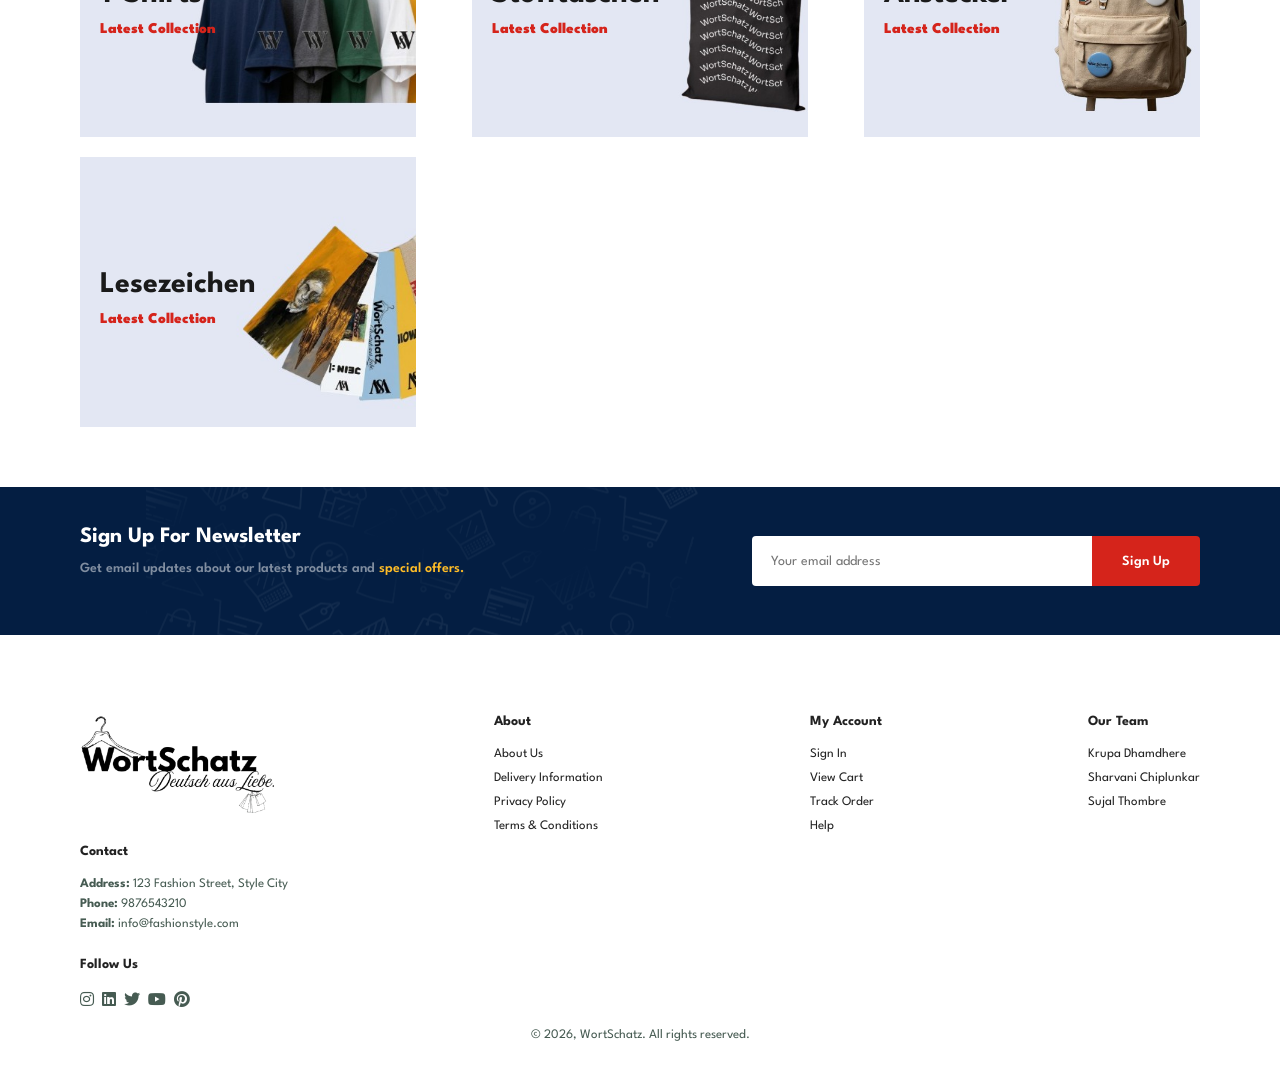
==== commit 2d5e81d4: "fixed products section" ====
--- a/index.html
+++ b/index.html
@@ -160,19 +160,19 @@
           </div>
           <a href="#"><i class="fas fa-shopping-cart cart"></i></a>
         </div>
-        <div class="pro">
-          <img src="img/prod8.jpeg" alt="" />
-          <div class="des">
-            <span>WortSchatz</span>
-            <h5>Wurst Tote Bag</h5>
-            <div class="star">
-              <i class="fas fa-star"></i>
-              <i class="fas fa-star"></i>
-              <i class="fas fa-star"></i>
-              <i class="fas fa-star"></i>
-              <i class="fas fa-star"></i>
-            </div>
-            <h4>₹199</h4>
+        <div class="pro" onclick="window.location.href = 'sproduct.html?id=12'">
+          <img src="img/badges/idk.jpeg" alt="" />
+          <div class="des">
+            <span>WortSchatz</span>
+            <h5>Franz Kafka Badge</h5>
+            <div class="star">
+              <i class="fas fa-star"></i>
+              <i class="fas fa-star"></i>
+              <i class="fas fa-star"></i>
+              <i class="fas fa-star"></i>
+              <i class="fas fa-star"></i>
+            </div>
+            <h4>₹69</h4>
           </div>
           <a href="#"><i class="fas fa-shopping-cart cart"></i></a>
         </div>
--- a/style.css
+++ b/style.css
@@ -779,7 +779,7 @@
   }
 
   #hero h1 {
-    font-size: 14px;
+    font-size: 32px;
   }
 
   #hero p {
@@ -789,8 +789,8 @@
   }
 
   #hero {
-    background-image: url("img/hero2.jpg");
-    padding: 60px 30px;
+    background-image: url("img/hero3.jpg");
+    padding: 80px 30px;
     background-position: 60%;
     margin-top: 74px;
     height: 95vh;
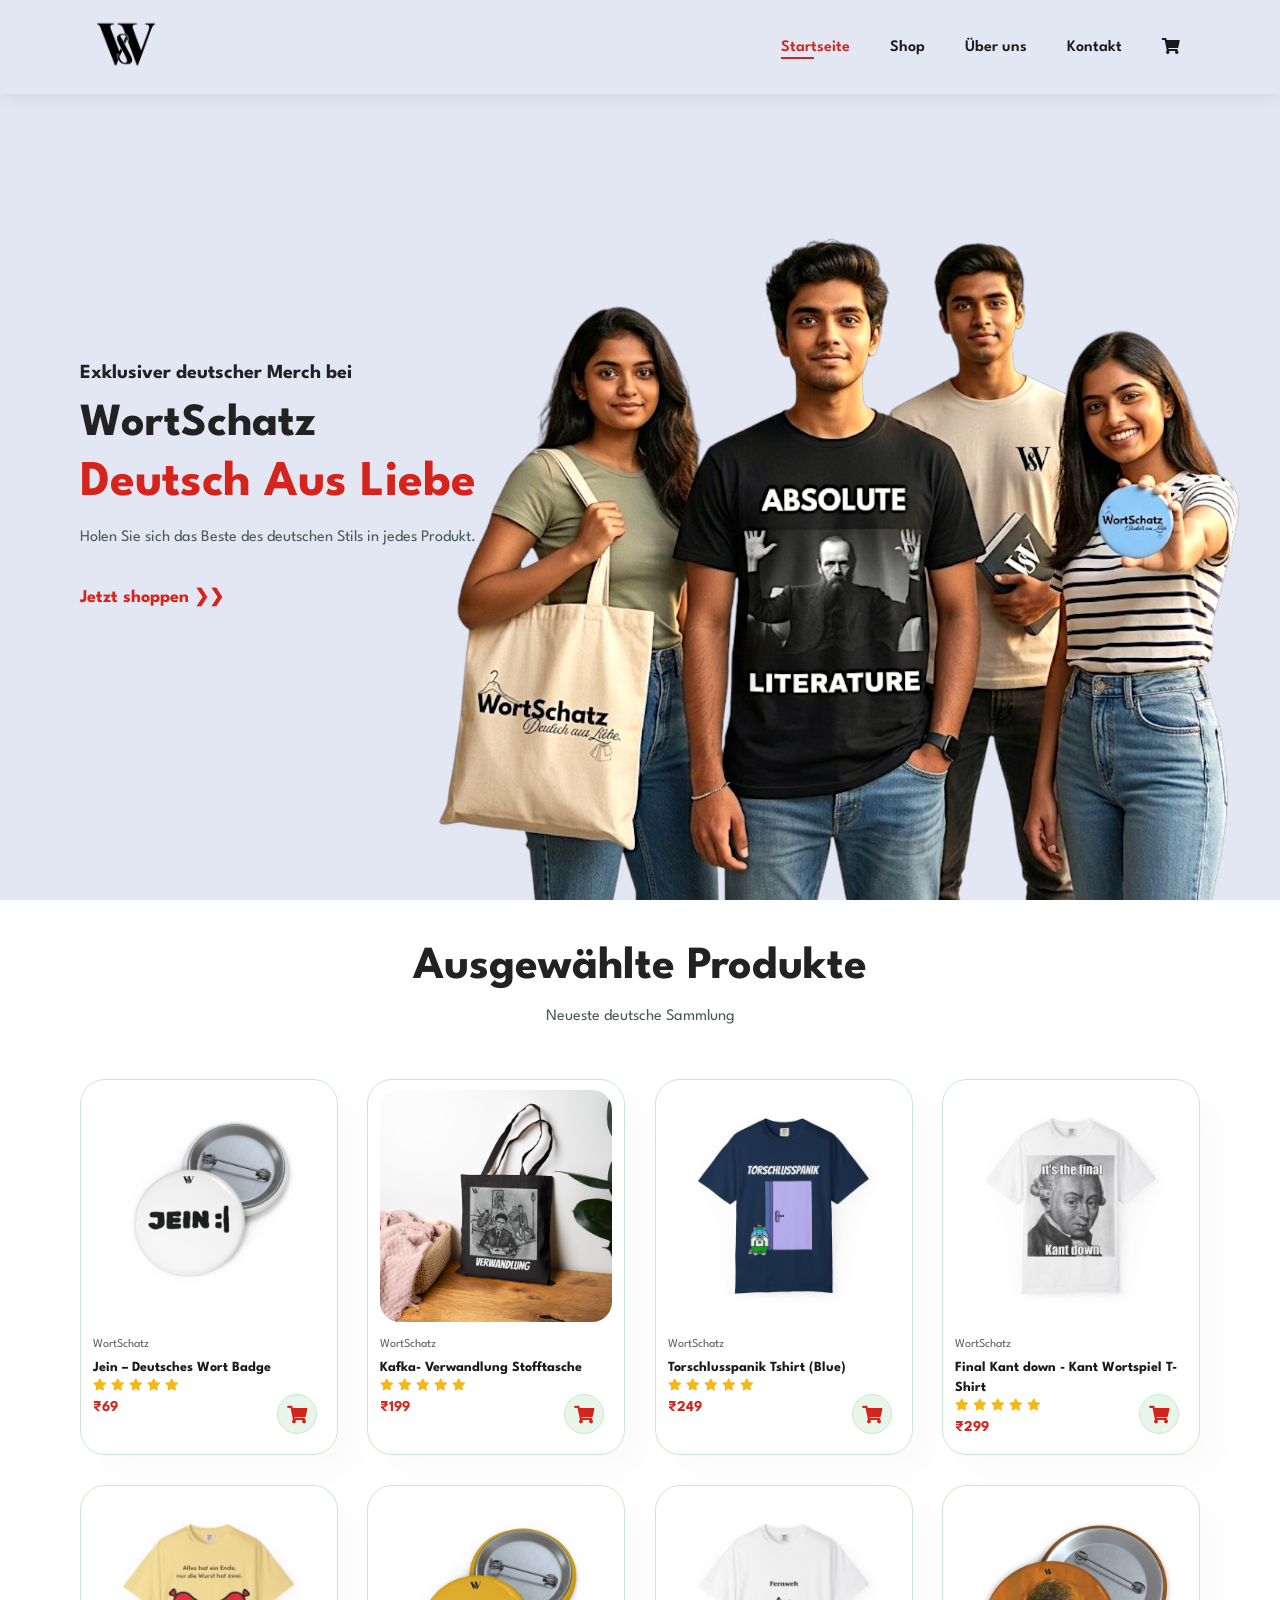
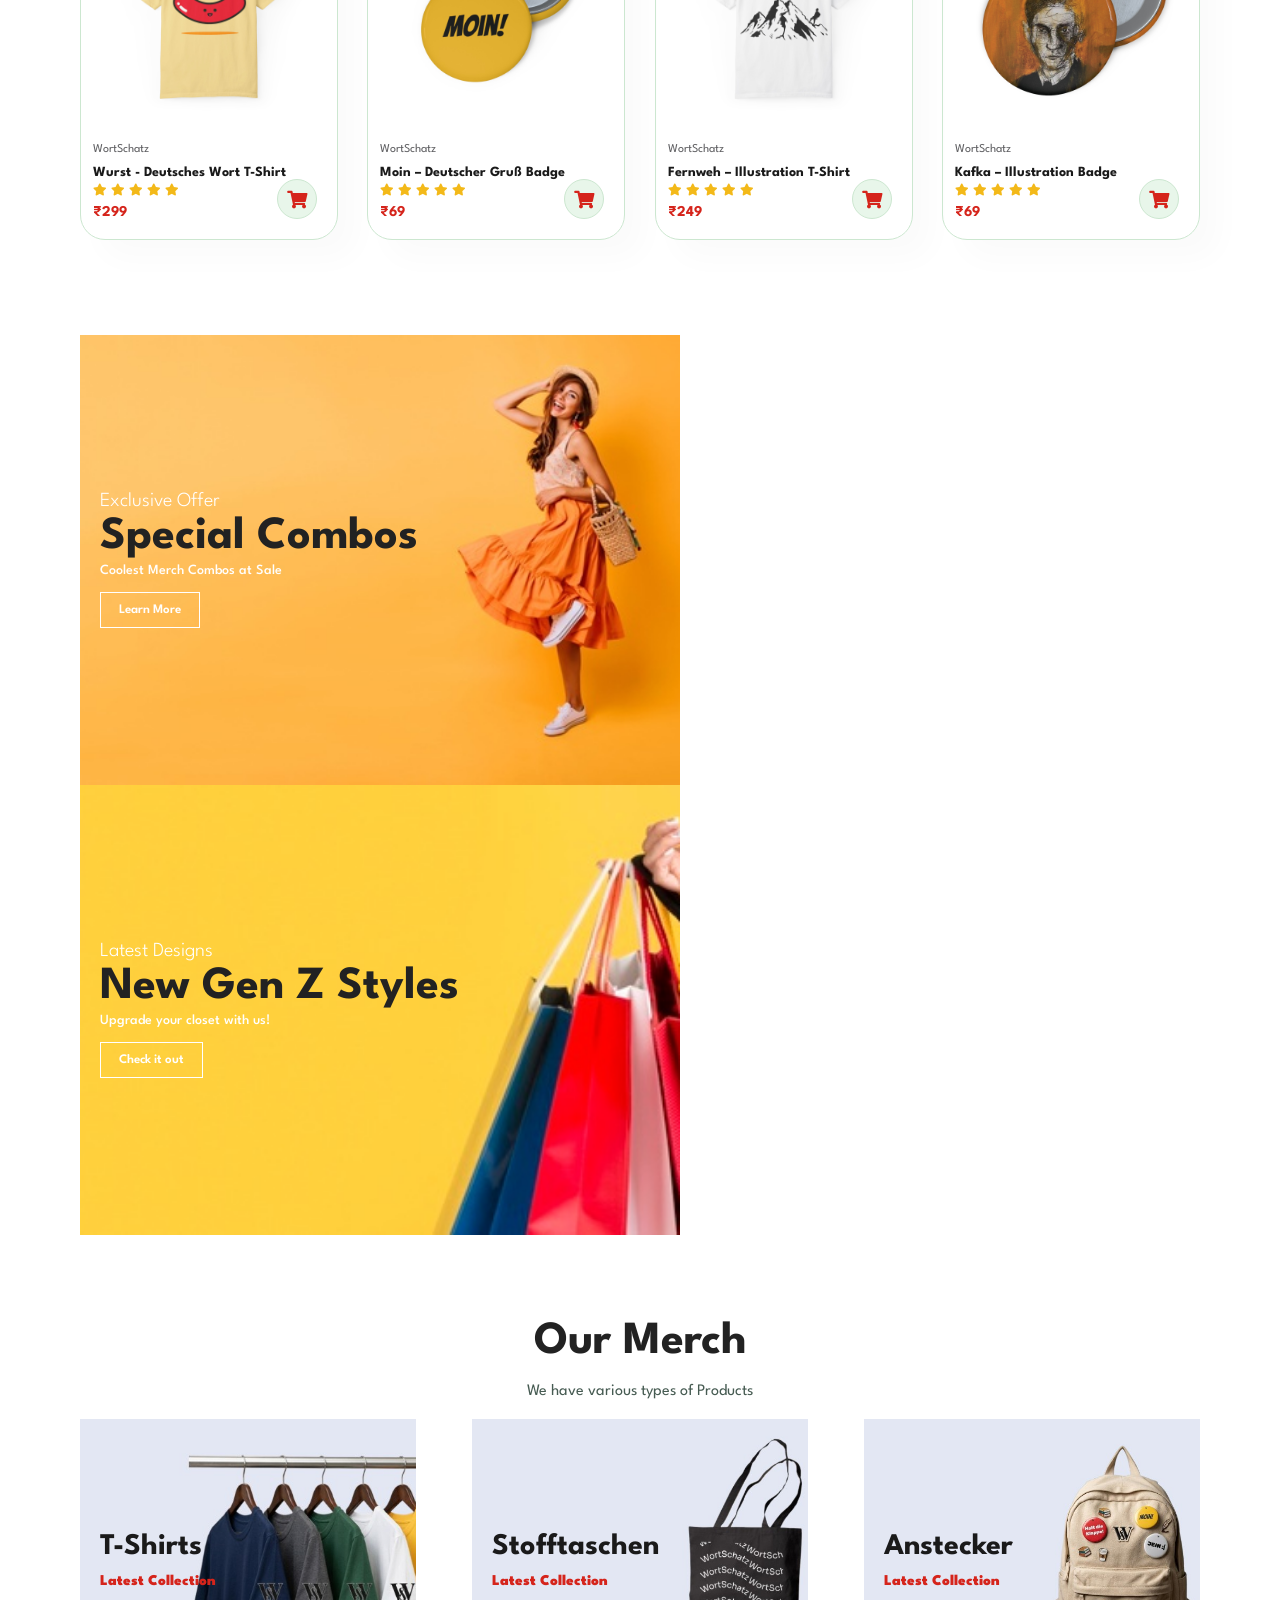
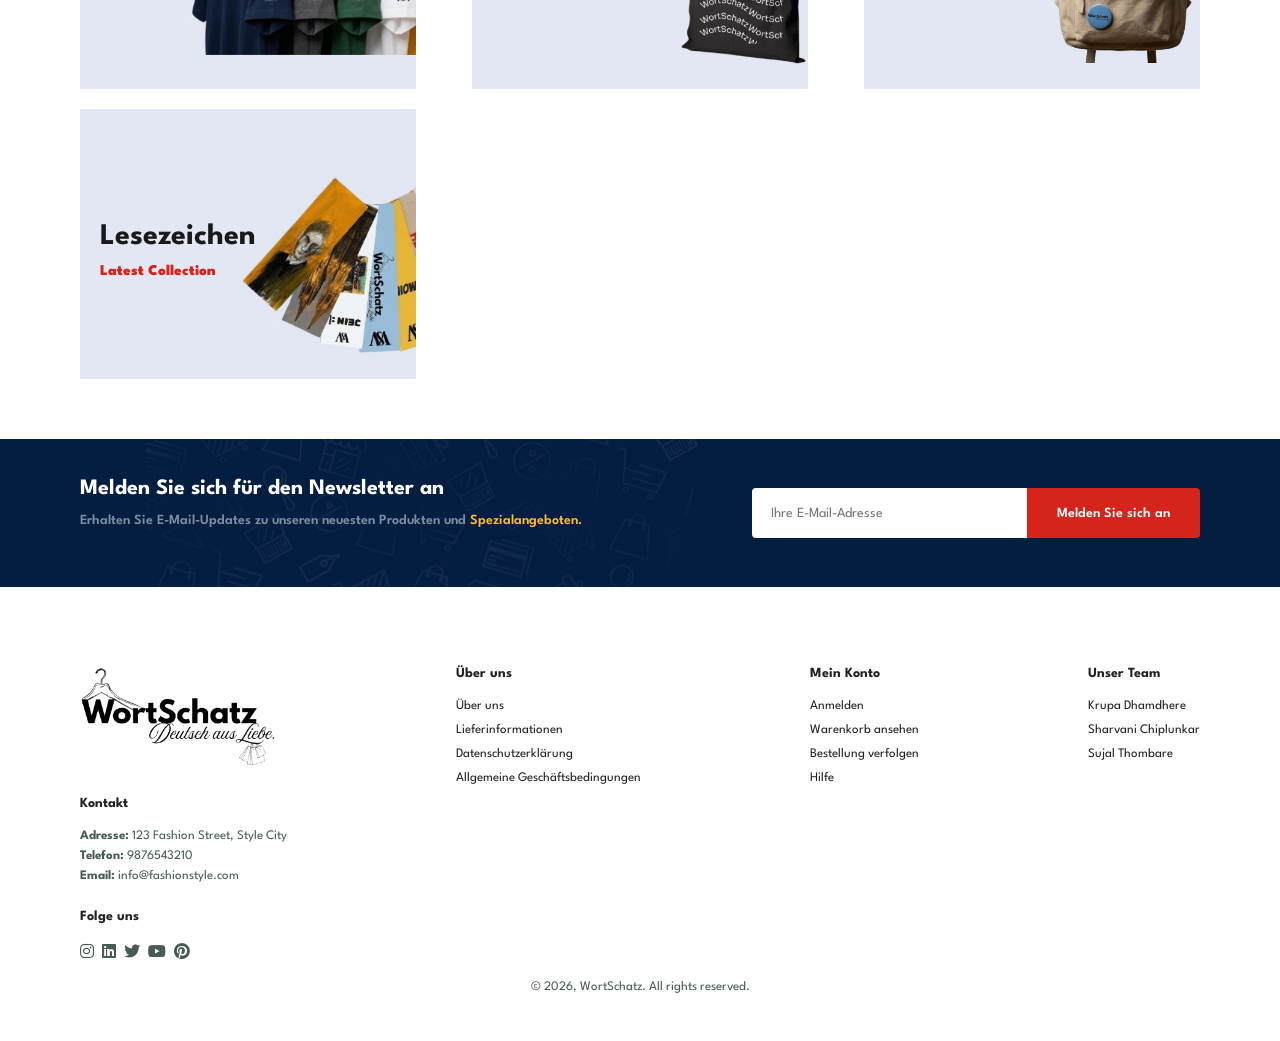
==== commit bffb2d28: "added bookmarks section" ====
--- a/index.html
+++ b/index.html
@@ -20,10 +20,10 @@
 
       <div>
         <ul id="navbar">
-          <li><a class="active" href="index.html">Home</a></li>
+          <li><a class="active" href="index.html">Startseite</a></li>
           <li><a href="shop.html">Shop</a></li>
-          <li><a href="about.html">About</a></li>
-          <li><a href="contact.html">Contact</a></li>
+          <li><a href="about.html">Über uns</a></li>
+          <li><a href="contact.html">Kontakt</a></li>
           <li id="lg-bag">
             <a href="cart.html"><i class="fas fa-shopping-cart"></i></a>
           </li>
@@ -37,22 +37,24 @@
     </header>
 
     <section id="hero">
-      <h4>Exclusive German Merch At</h4>
+      <h4>Exklusiver deutscher Merch bei</h4>
       <h2>WortSchatz</h2>
       <h1>Deutsch Aus Liebe</h1>
-      <p>Get the best of German style in every product.</p>
-      <button onclick="window.location.href = 'shop.html'">Shop Now ❯❯</button>
+      <p>Holen Sie sich das Beste des deutschen Stils in jedes Produkt.</p>
+      <button onclick="window.location.href = 'shop.html'">
+        Jetzt shoppen ❯❯
+      </button>
     </section>
 
     <section id="product1" class="section-p1">
-      <h2>Featured Products</h2>
-      <p>Latest German Collection</p>
+      <h2>Ausgewählte Produkte</h2>
+      <p>Neueste deutsche Sammlung</p>
       <div class="pro-container">
         <div class="pro" onclick="window.location.href = 'sproduct.html?id=8'">
           <img src="img/badges/jein.jpeg" alt="" />
           <div class="des">
             <span>WortSchatz</span>
-            <h5>Jein Badge</h5>
+            <h5>Jein – Deutsches Wort Badge</h5>
             <div class="star">
               <i class="fas fa-star"></i>
               <i class="fas fa-star"></i>
@@ -68,7 +70,7 @@
           <img src="img/tote1.jpeg" alt="" />
           <div class="des">
             <span>WortSchatz</span>
-            <h5>Verwandlung Tote Bag</h5>
+            <h5>Kafka- Verwandlung Stofftasche</h5>
             <div class="star">
               <i class="fas fa-star"></i>
               <i class="fas fa-star"></i>
@@ -100,7 +102,7 @@
           <img src="img/tshirts/kant.jpeg" alt="" />
           <div class="des">
             <span>WortSchatz</span>
-            <h5>Kant Tshirt</h5>
+            <h5>Final Kant down - Kant Wortspiel T-Shirt</h5>
             <div class="star">
               <i class="fas fa-star"></i>
               <i class="fas fa-star"></i>
@@ -116,7 +118,7 @@
           <img src="img/tshirts/wurst.jpeg" alt="" />
           <div class="des">
             <span>WortSchatz</span>
-            <h5>Wurst Tshirt (Butter)</h5>
+            <h5>Wurst - Deutsches Wort T-Shirt</h5>
             <div class="star">
               <i class="fas fa-star"></i>
               <i class="fas fa-star"></i>
@@ -132,7 +134,7 @@
           <img src="img/badges/moin.jpeg" alt="" />
           <div class="des">
             <span>WortSchatz</span>
-            <h5>Moin Badge</h5>
+            <h5>Moin – Deutscher Gruß Badge</h5>
             <div class="star">
               <i class="fas fa-star"></i>
               <i class="fas fa-star"></i>
@@ -148,7 +150,7 @@
           <img src="img/tshirts/fernweh.jpeg" alt="" />
           <div class="des">
             <span>WortSchatz</span>
-            <h5>Fernweh Tshirt (White)</h5>
+            <h5>Fernweh – Illustration T-Shirt</h5>
             <div class="star">
               <i class="fas fa-star"></i>
               <i class="fas fa-star"></i>
@@ -164,7 +166,7 @@
           <img src="img/badges/idk.jpeg" alt="" />
           <div class="des">
             <span>WortSchatz</span>
-            <h5>Franz Kafka Badge</h5>
+            <h5>Kafka – Illustration Badge</h5>
             <div class="star">
               <i class="fas fa-star"></i>
               <i class="fas fa-star"></i>
@@ -232,27 +234,27 @@
 
     <section id="newsletter" class="section-p1 section-m1">
       <div class="newstext">
-        <h4>Sign Up For Newsletter</h4>
+        <h4>Melden Sie sich für den Newsletter an</h4>
         <p>
-          Get email updates about our latest products and
-          <span>special offers.</span>
+          Erhalten Sie E-Mail-Updates zu unseren neuesten Produkten und
+          <span>Spezialangeboten.</span>
         </p>
       </div>
       <div class="form">
-        <input type="text" placeholder="Your email address" />
-        <button class="normal">Sign Up</button>
+        <input type="text" placeholder="Ihre E-Mail-Adresse" />
+        <button class="normal">Melden Sie sich an</button>
       </div>
     </section>
 
     <footer class="section-p1">
       <div class="col">
         <img class="logo f-logo" src="img/logo2.png" alt="" />
-        <h4>Contact</h4>
-        <p><strong>Address:</strong> 123 Fashion Street, Style City</p>
-        <p><strong>Phone:</strong> 9876543210</p>
+        <h4>Kontakt</h4>
+        <p><strong>Adresse:</strong> 123 Fashion Street, Style City</p>
+        <p><strong>Telefon:</strong> 9876543210</p>
         <p><strong>Email:</strong> info@fashionstyle.com</p>
         <div class="follow">
-          <h4>Follow Us</h4>
+          <h4>Folge uns</h4>
           <div class="icon">
             <i class="fab fa-instagram"></i>
             <i class="fab fa-linkedin"></i>
@@ -264,26 +266,26 @@
       </div>
 
       <div class="col">
-        <h4>About</h4>
-        <a href="about.html">About Us</a>
-        <a href="#">Delivery Information</a>
-        <a href="#">Privacy Policy</a>
-        <a href="#">Terms & Conditions</a>
-      </div>
-
-      <div class="col">
-        <h4>My Account</h4>
-        <a href="#">Sign In</a>
-        <a href="cart.html">View Cart</a>
-        <a href="#">Track Order</a>
-        <a href="#">Help</a>
-      </div>
-
-      <div class="col">
-        <h4>Our Team</h4>
+        <h4>Über uns</h4>
+        <a href="about.html">Über uns</a>
+        <a href="#">Lieferinformationen</a>
+        <a href="#">Datenschutzerklärung</a>
+        <a href="#">Allgemeine Geschäftsbedingungen</a>
+      </div>
+
+      <div class="col">
+        <h4>Mein Konto</h4>
+        <a href="#">Anmelden</a>
+        <a href="cart.html">Warenkorb ansehen</a>
+        <a href="#">Bestellung verfolgen</a>
+        <a href="#">Hilfe</a>
+      </div>
+
+      <div class="col">
+        <h4>Unser Team</h4>
         <a href="contact.html">Krupa Dhamdhere</a>
         <a href="contact.html">Sharvani Chiplunkar</a>
-        <a href="contact.html">Sujal Thombre</a>
+        <a href="contact.html">Sujal Thombare</a>
       </div>
 
       <div class="copyright">
--- a/style.css
+++ b/style.css
@@ -134,7 +134,7 @@
 
 /* homepage */
 #hero {
-  background-image: url("img/hero1.jpeg");
+  background-image: url("img/clear-hero.jpg");
   margin-top: 90px;
   height: 90vh;
   width: 100%;
@@ -237,6 +237,7 @@
   padding-top: 7px;
   color: #1a1a1a;
   font-size: 14px;
+  line-height: 20px;
 }
 
 #product1 .pro .des i {
@@ -578,6 +579,10 @@
 
 #prodetails .single-pro-details span {
   line-height: 25px;
+}
+
+#product-colour {
+  padding-top: 30px;
 }
 
 /* contact.html */
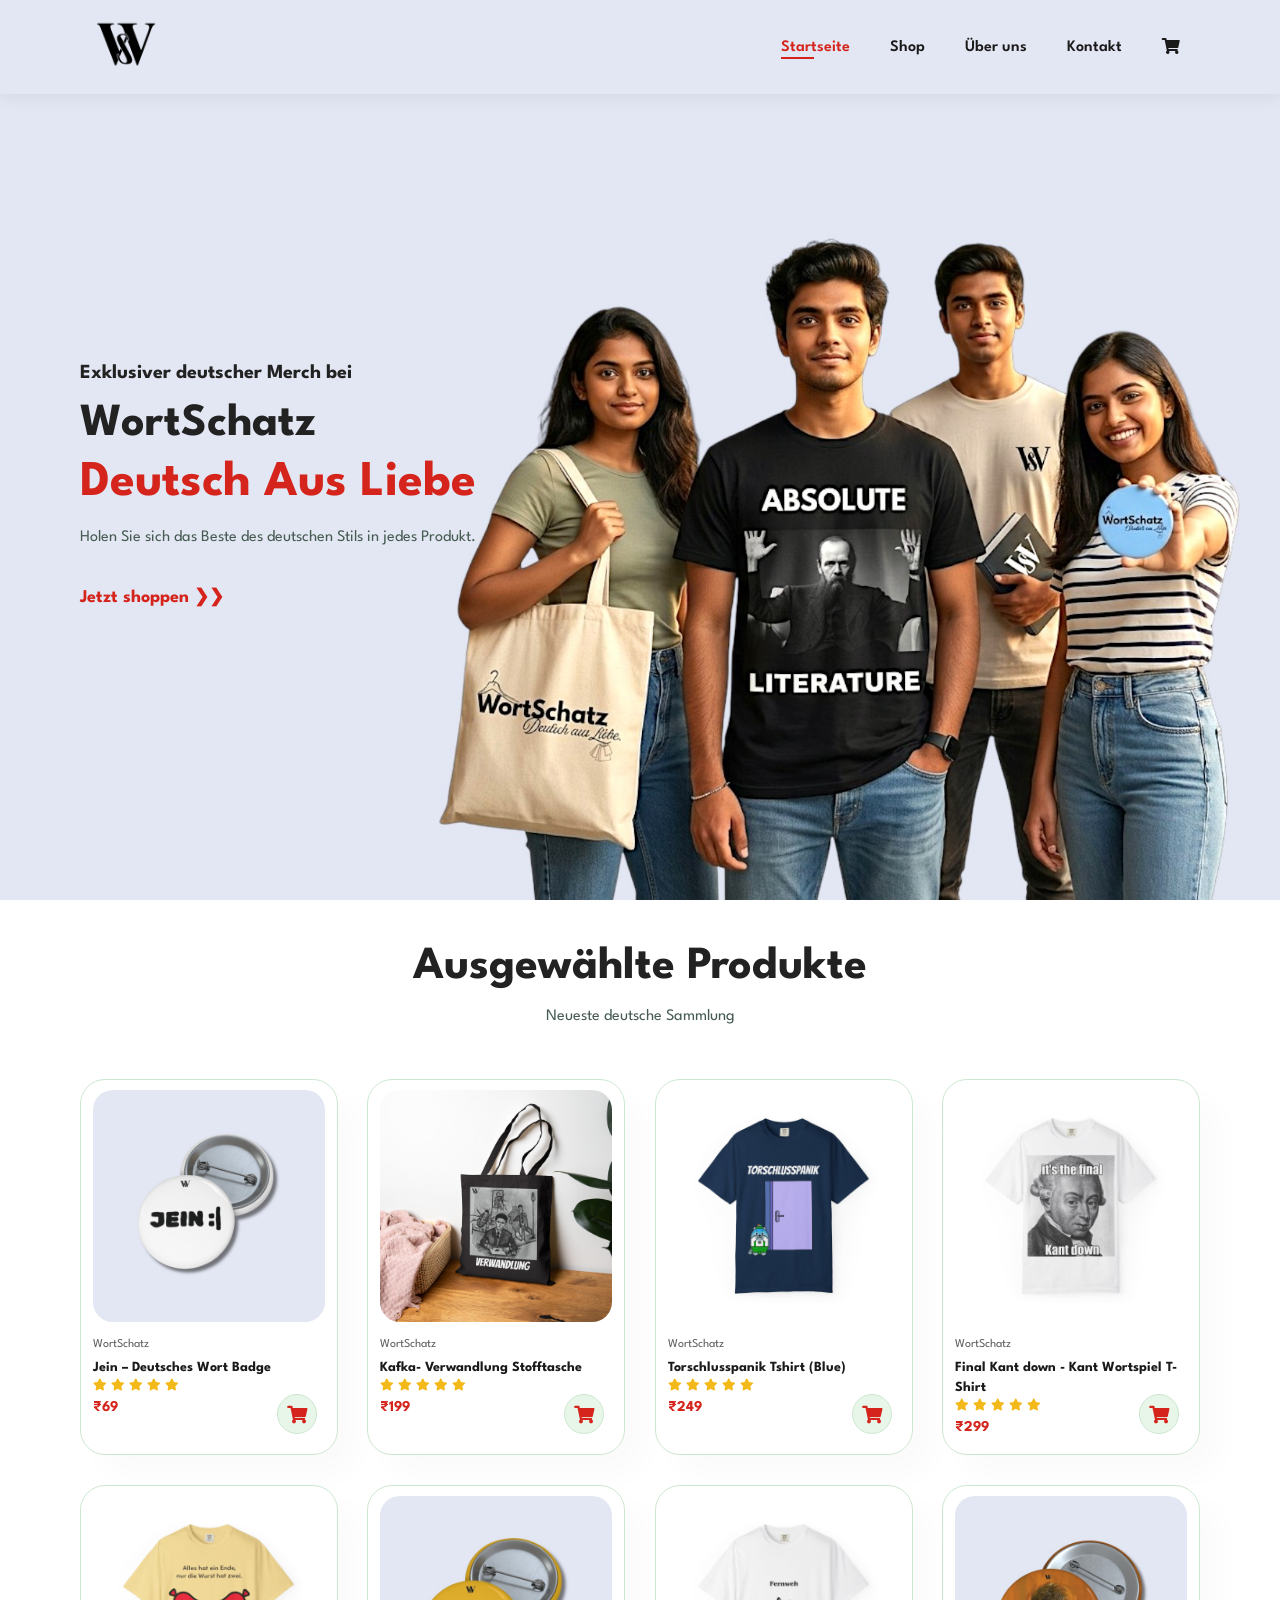
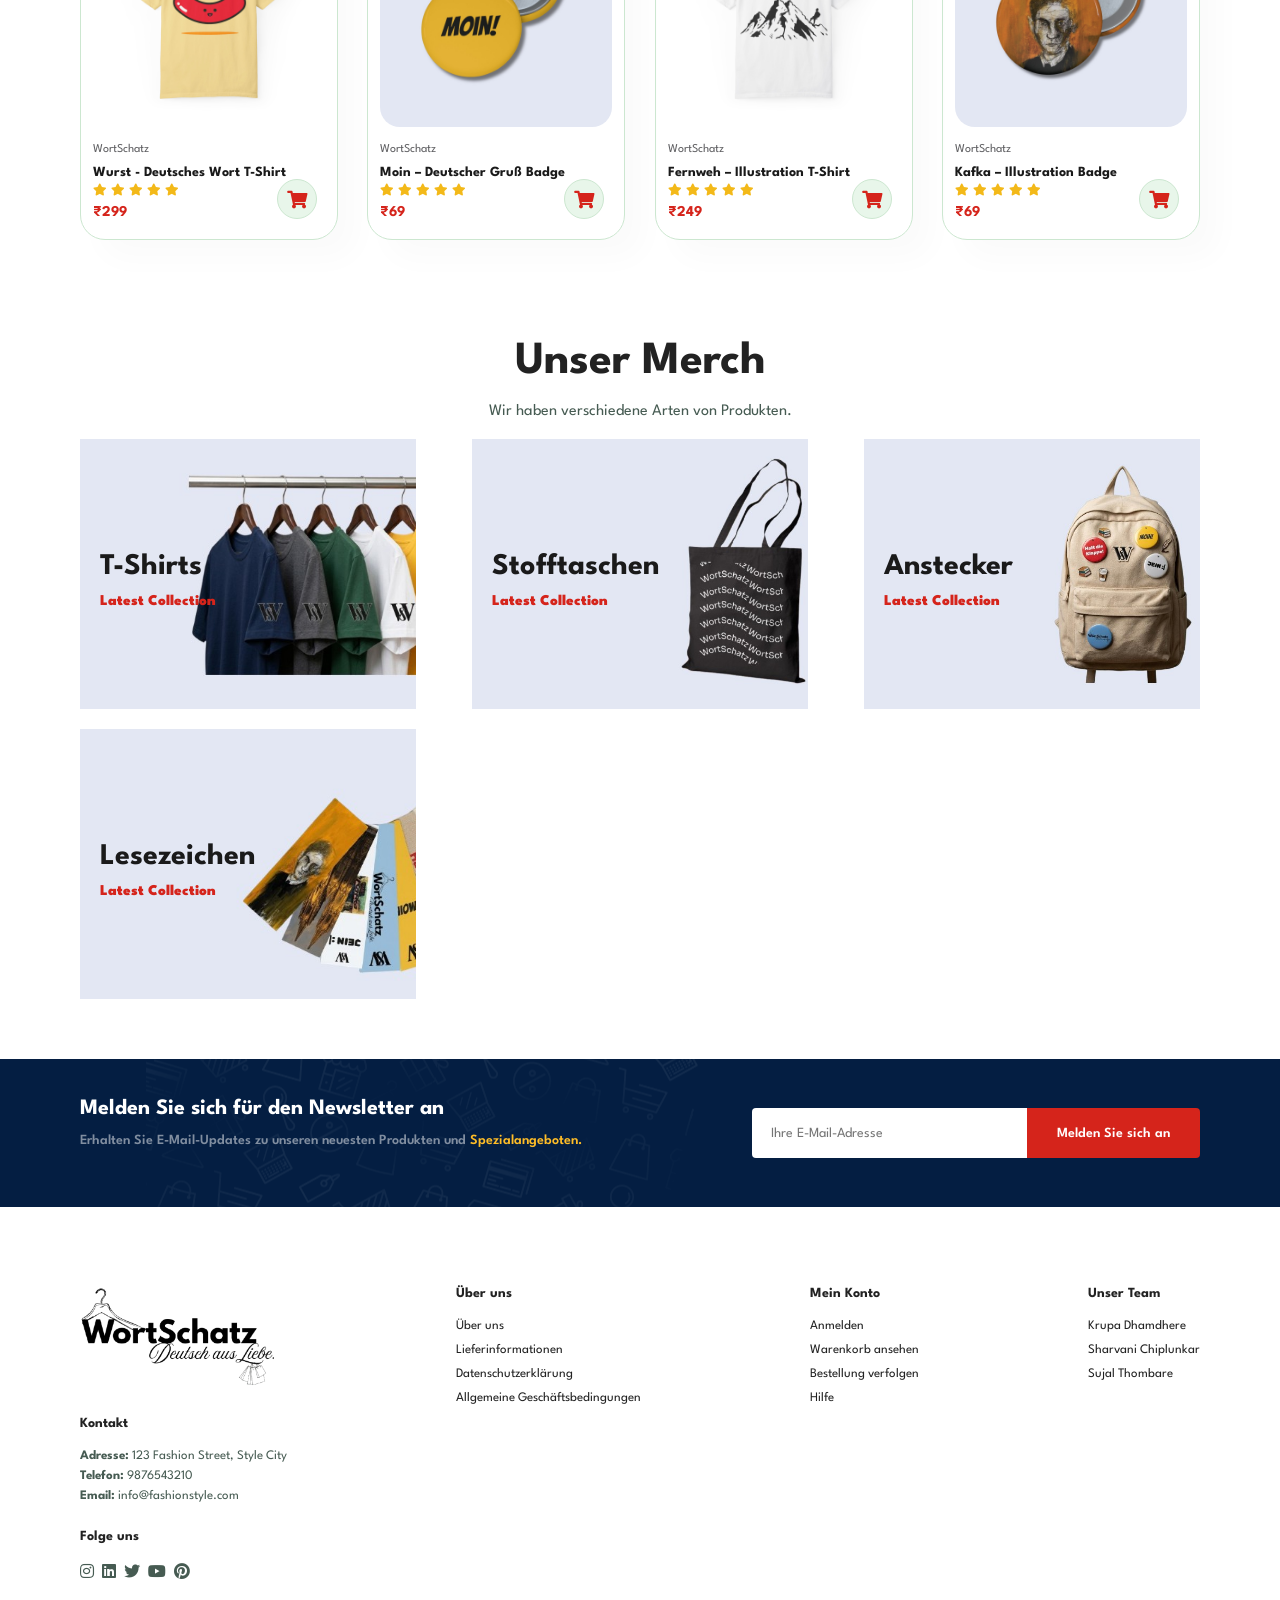
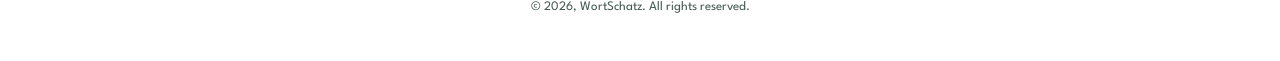
==== commit ccba90dc: "added more products" ====
--- a/index.html
+++ b/index.html
@@ -181,7 +181,7 @@
       </div>
     </section>
 
-    <section id="sm-banner" class="section-p1">
+    <!-- <section id="sm-banner" class="section-p1">
       <div class="banner-box" onclick="window.location.href = 'shop.html'">
         <h4>Exclusive Offer</h4>
         <h2>Special Combos</h2>
@@ -197,11 +197,11 @@
         <span>Upgrade your closet with us!</span>
         <button class="white">Check it out</button>
       </div>
-    </section>
+    </section> -->
 
     <section class="heading">
-      <h2>Our Merch</h2>
-      <p>We have various types of Products</p>
+      <h2>Unser Merch</h2>
+      <p>Wir haben verschiedene Arten von Produkten.</p>
     </section>
 
     <section id="banner3">
--- a/style.css
+++ b/style.css
@@ -582,7 +582,7 @@
 }
 
 #product-colour {
-  padding-top: 30px;
+  margin-top: 30px;
 }
 
 /* contact.html */
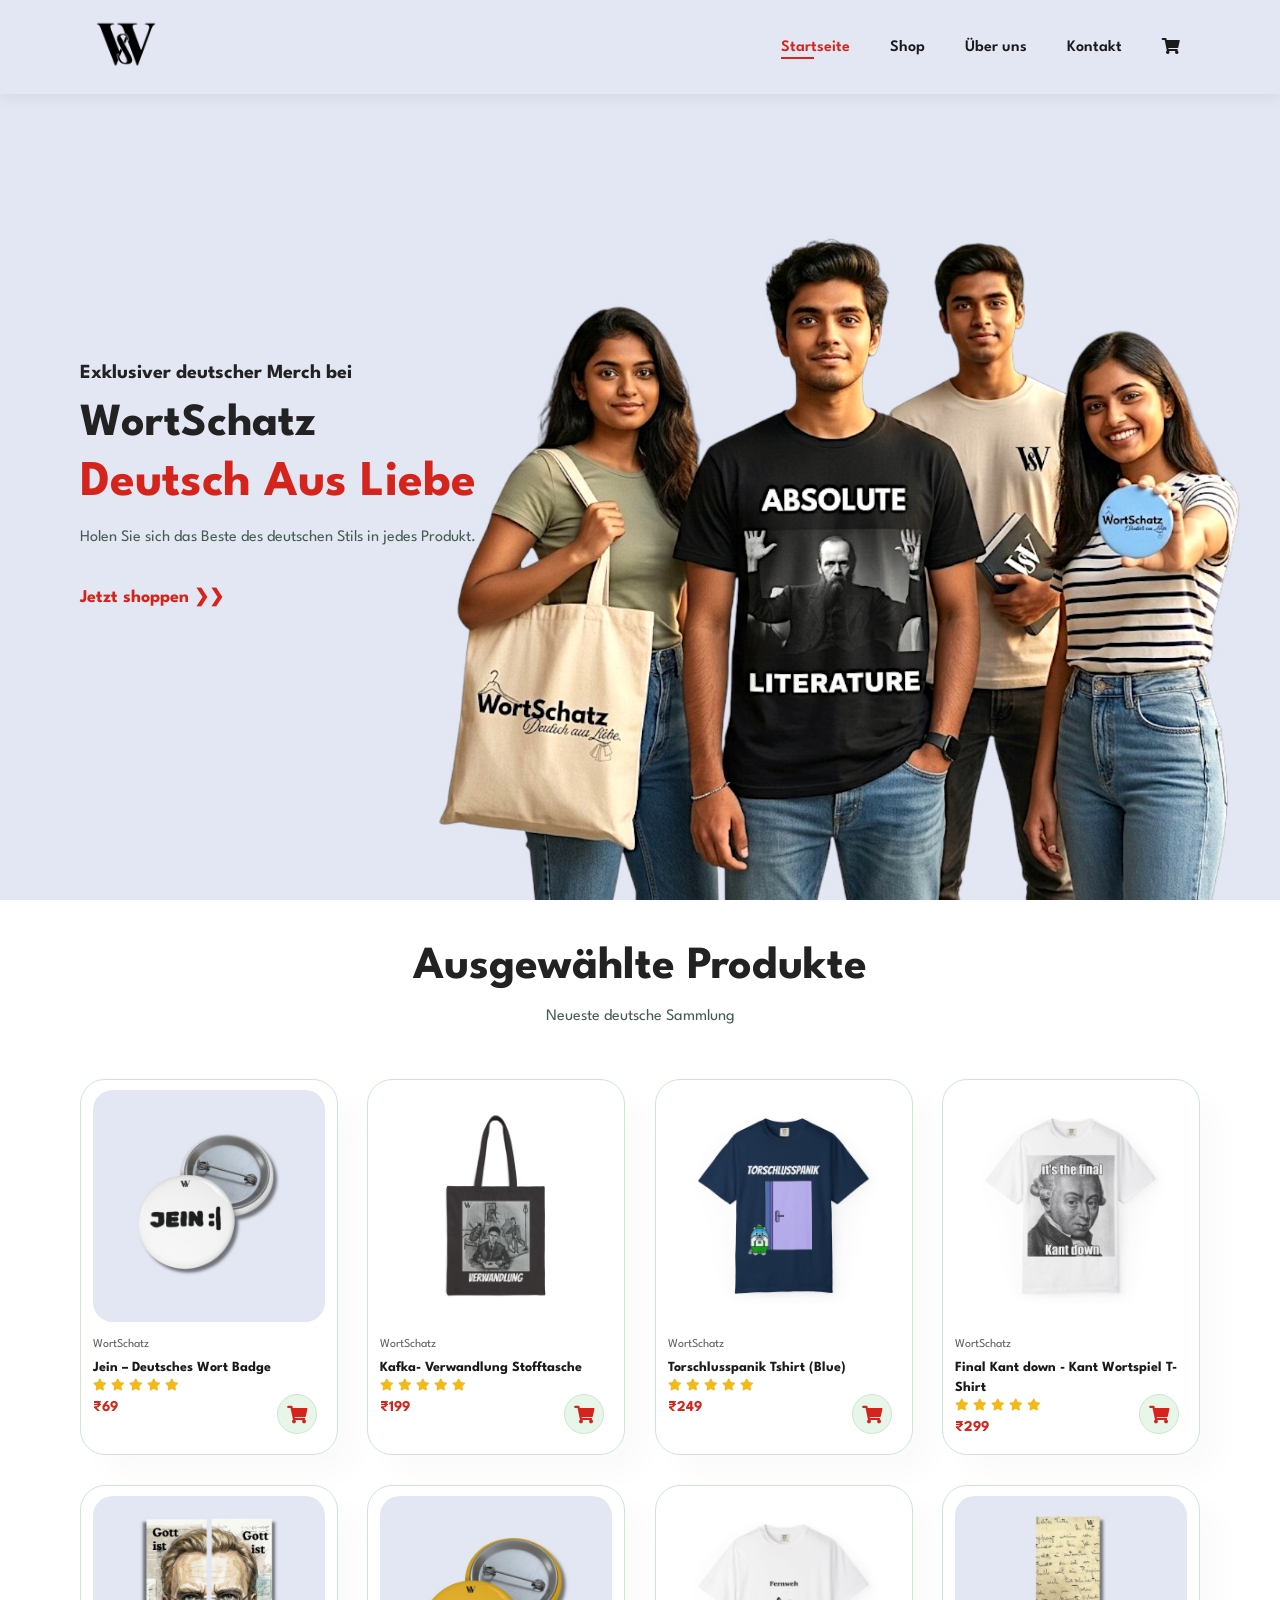
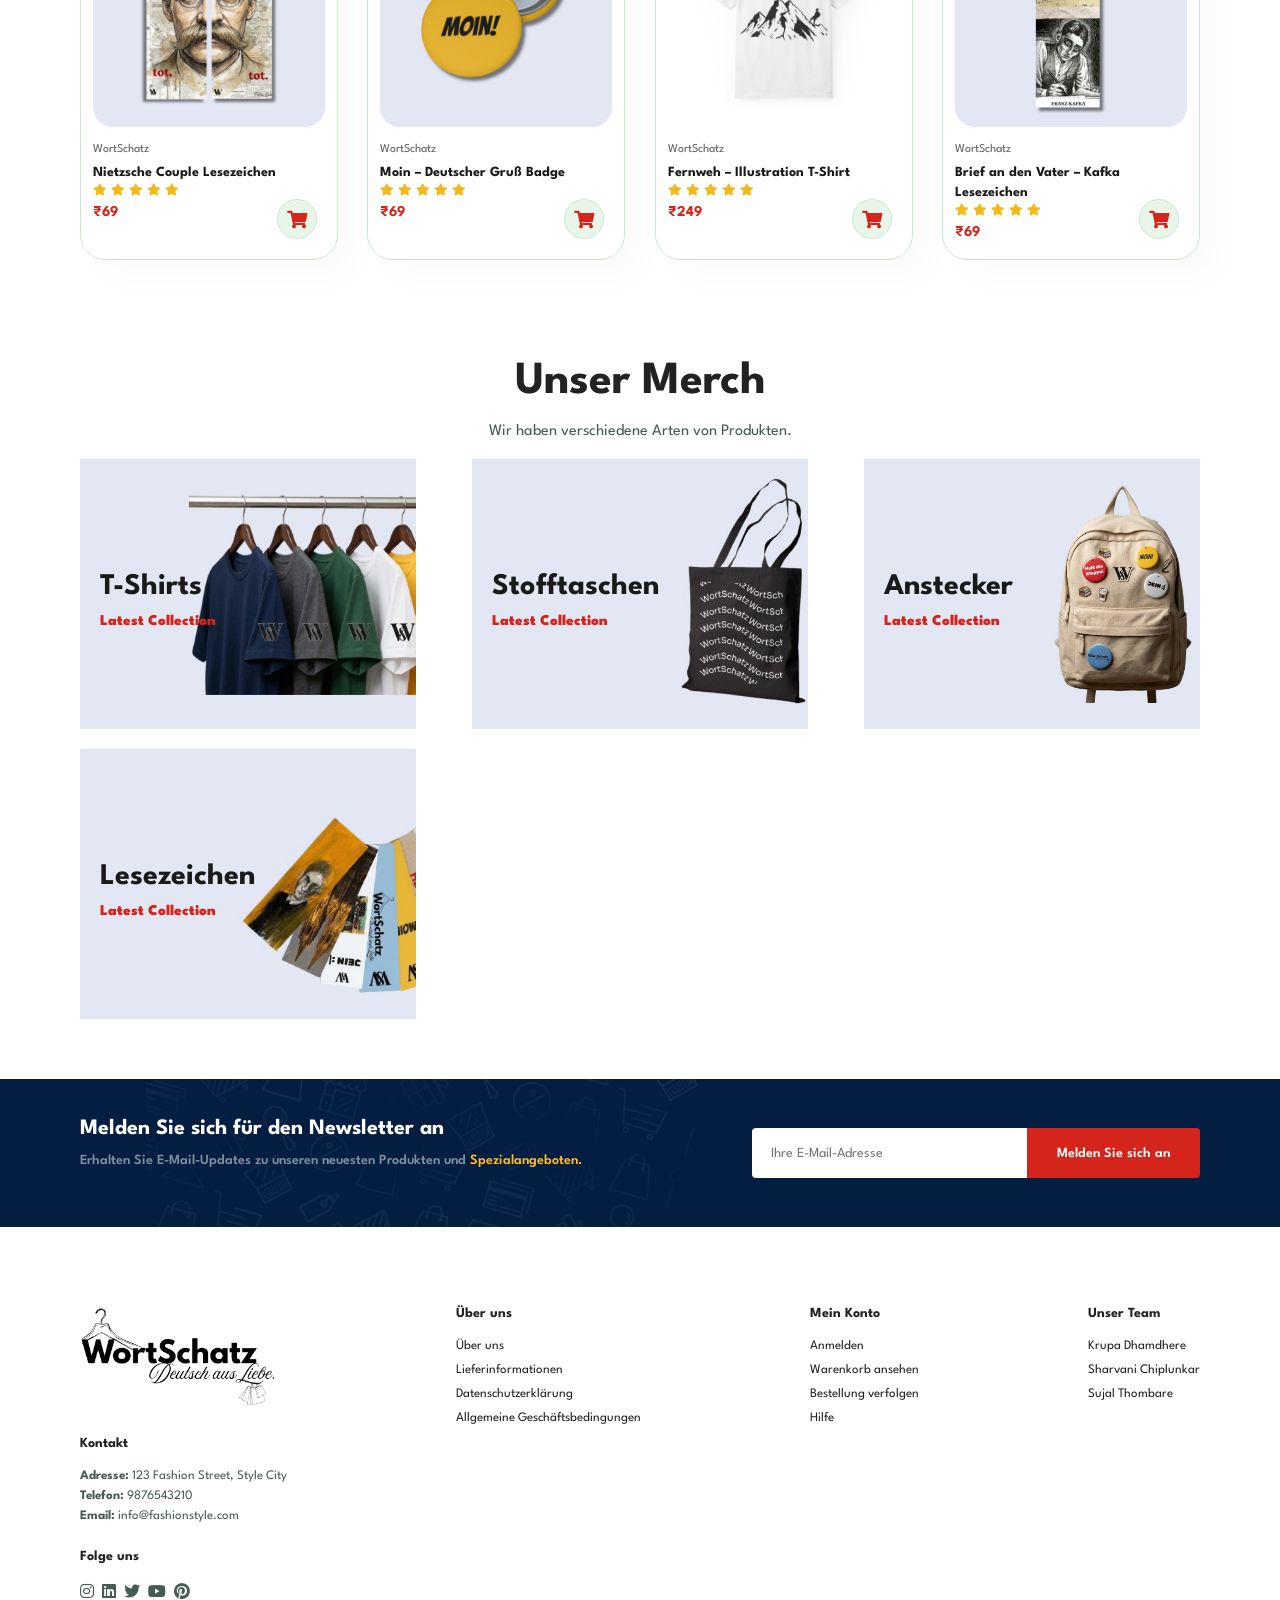
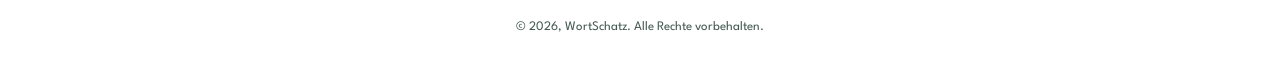
==== commit 9de72e87: "updated products list, changed contact to german" ====
--- a/index.html
+++ b/index.html
@@ -67,7 +67,7 @@
           <a href="#"><i class="fas fa-shopping-cart cart"></i></a>
         </div>
         <div class="pro" onclick="window.location.href = 'sproduct.html?id=7'">
-          <img src="img/tote1.jpeg" alt="" />
+          <img src="img/tote1-front.jpeg" alt="" />
           <div class="des">
             <span>WortSchatz</span>
             <h5>Kafka- Verwandlung Stofftasche</h5>
@@ -114,19 +114,19 @@
           </div>
           <a href="#"><i class="fas fa-shopping-cart cart"></i></a>
         </div>
-        <div class="pro" onclick="window.location.href = 'sproduct.html?id=1'">
-          <img src="img/tshirts/wurst.jpeg" alt="" />
-          <div class="des">
-            <span>WortSchatz</span>
-            <h5>Wurst - Deutsches Wort T-Shirt</h5>
-            <div class="star">
-              <i class="fas fa-star"></i>
-              <i class="fas fa-star"></i>
-              <i class="fas fa-star"></i>
-              <i class="fas fa-star"></i>
-              <i class="fas fa-star"></i>
-            </div>
-            <h4>₹299</h4>
+        <div class="pro" onclick="window.location.href = 'sproduct.html?id=31'">
+          <img src="img/bookmarks/couple.jpeg" alt="" />
+          <div class="des">
+            <span>WortSchatz</span>
+            <h5>Nietzsche Couple Lesezeichen</h5>
+            <div class="star">
+              <i class="fas fa-star"></i>
+              <i class="fas fa-star"></i>
+              <i class="fas fa-star"></i>
+              <i class="fas fa-star"></i>
+              <i class="fas fa-star"></i>
+            </div>
+            <h4>₹69</h4>
           </div>
           <a href="#"><i class="fas fa-shopping-cart cart"></i></a>
         </div>
@@ -162,11 +162,11 @@
           </div>
           <a href="#"><i class="fas fa-shopping-cart cart"></i></a>
         </div>
-        <div class="pro" onclick="window.location.href = 'sproduct.html?id=12'">
-          <img src="img/badges/idk.jpeg" alt="" />
-          <div class="des">
-            <span>WortSchatz</span>
-            <h5>Kafka – Illustration Badge</h5>
+        <div class="pro" onclick="window.location.href = 'sproduct.html?id=13'">
+          <img src="img/bookmarks/kafka.jpg" alt="" />
+          <div class="des">
+            <span>WortSchatz</span>
+            <h5>Brief an den Vater – Kafka Lesezeichen</h5>
             <div class="star">
               <i class="fas fa-star"></i>
               <i class="fas fa-star"></i>
@@ -224,7 +224,7 @@
         <h3>Latest Collection</h3>
       </div>
       <div
-        onclick="window.location.href = 'shop.html'"
+        onclick="window.location.href = 'shop.html#bookmark-sec'"
         class="banner-box banner-box3"
       >
         <h5>Lesezeichen</h5>
@@ -289,7 +289,7 @@
       </div>
 
       <div class="copyright">
-        <p>© 2026, WortSchatz. All rights reserved.</p>
+        <p>© 2026, WortSchatz. Alle Rechte vorbehalten.</p>
       </div>
     </footer>
 
--- a/style.css
+++ b/style.css
@@ -238,6 +238,8 @@
   color: #1a1a1a;
   font-size: 14px;
   line-height: 20px;
+  word-wrap: break-word;
+  overflow-wrap: break-word;
 }
 
 #product1 .pro .des i {
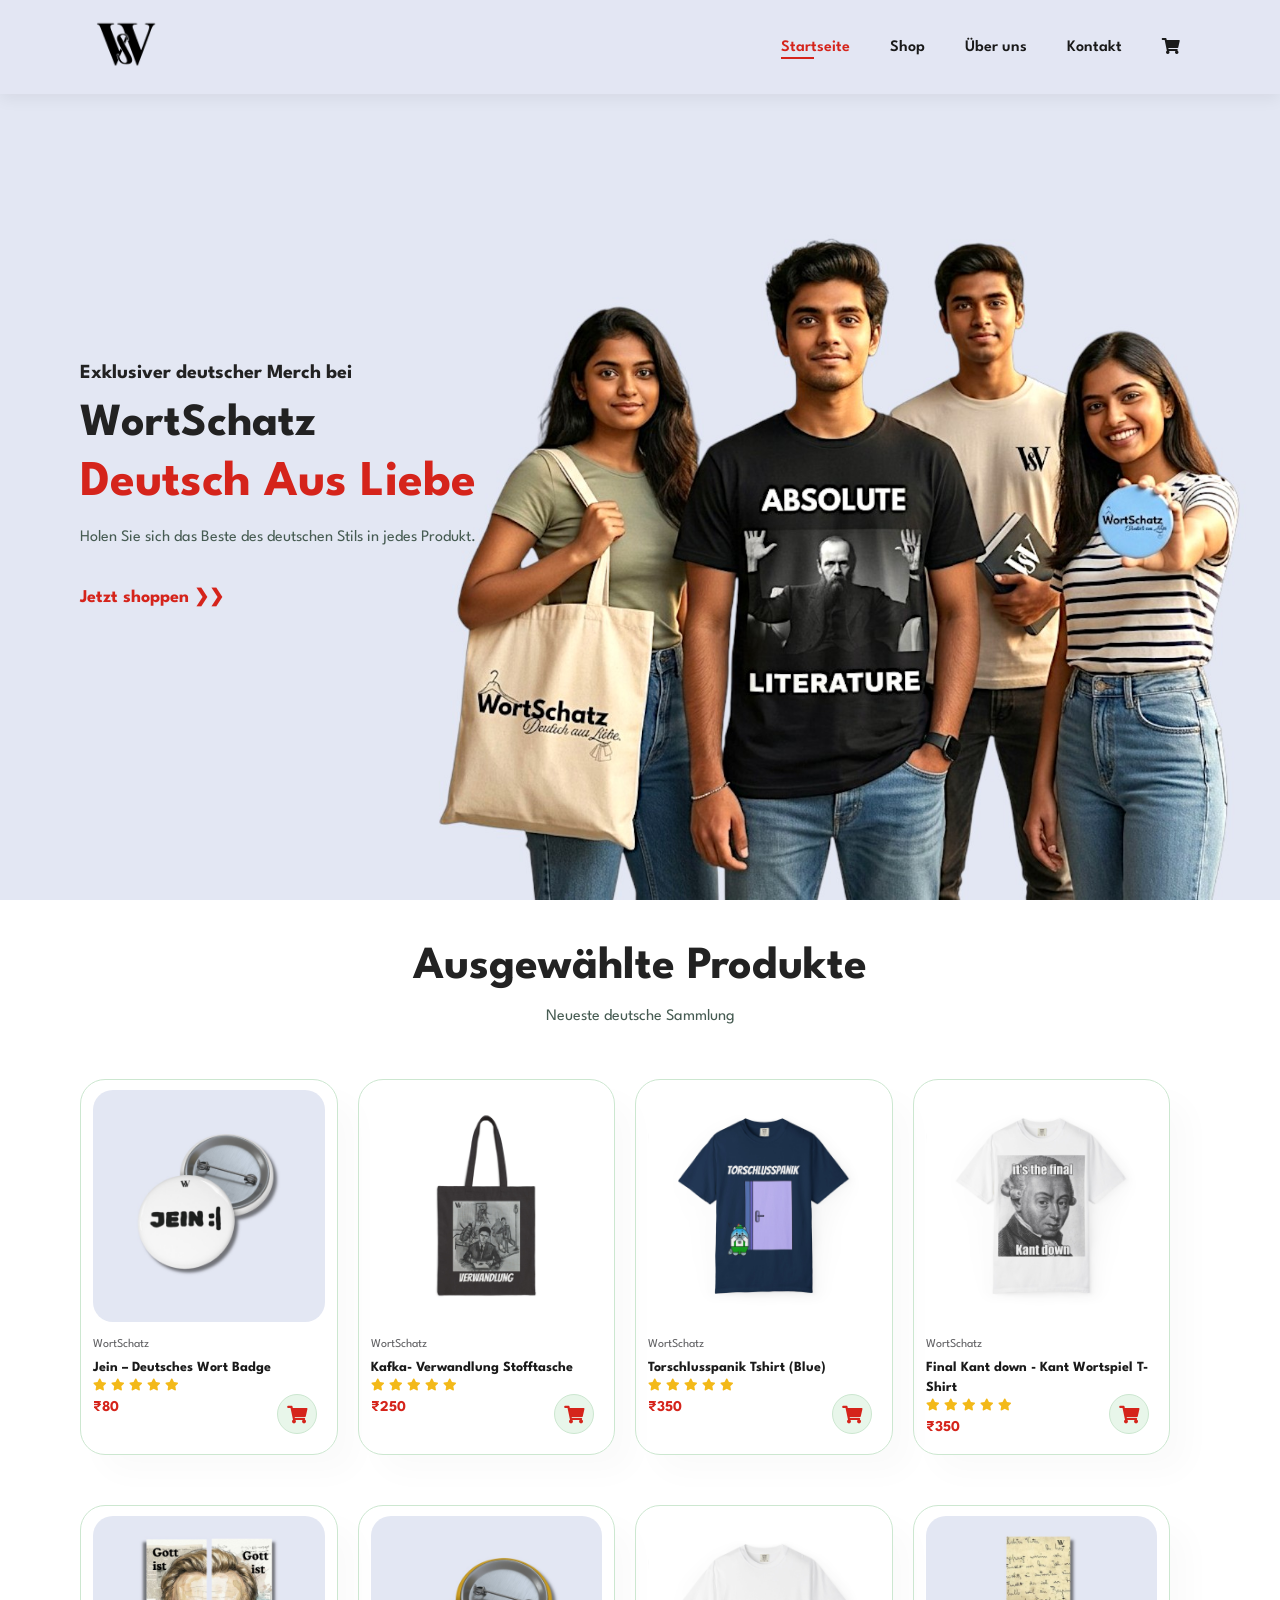
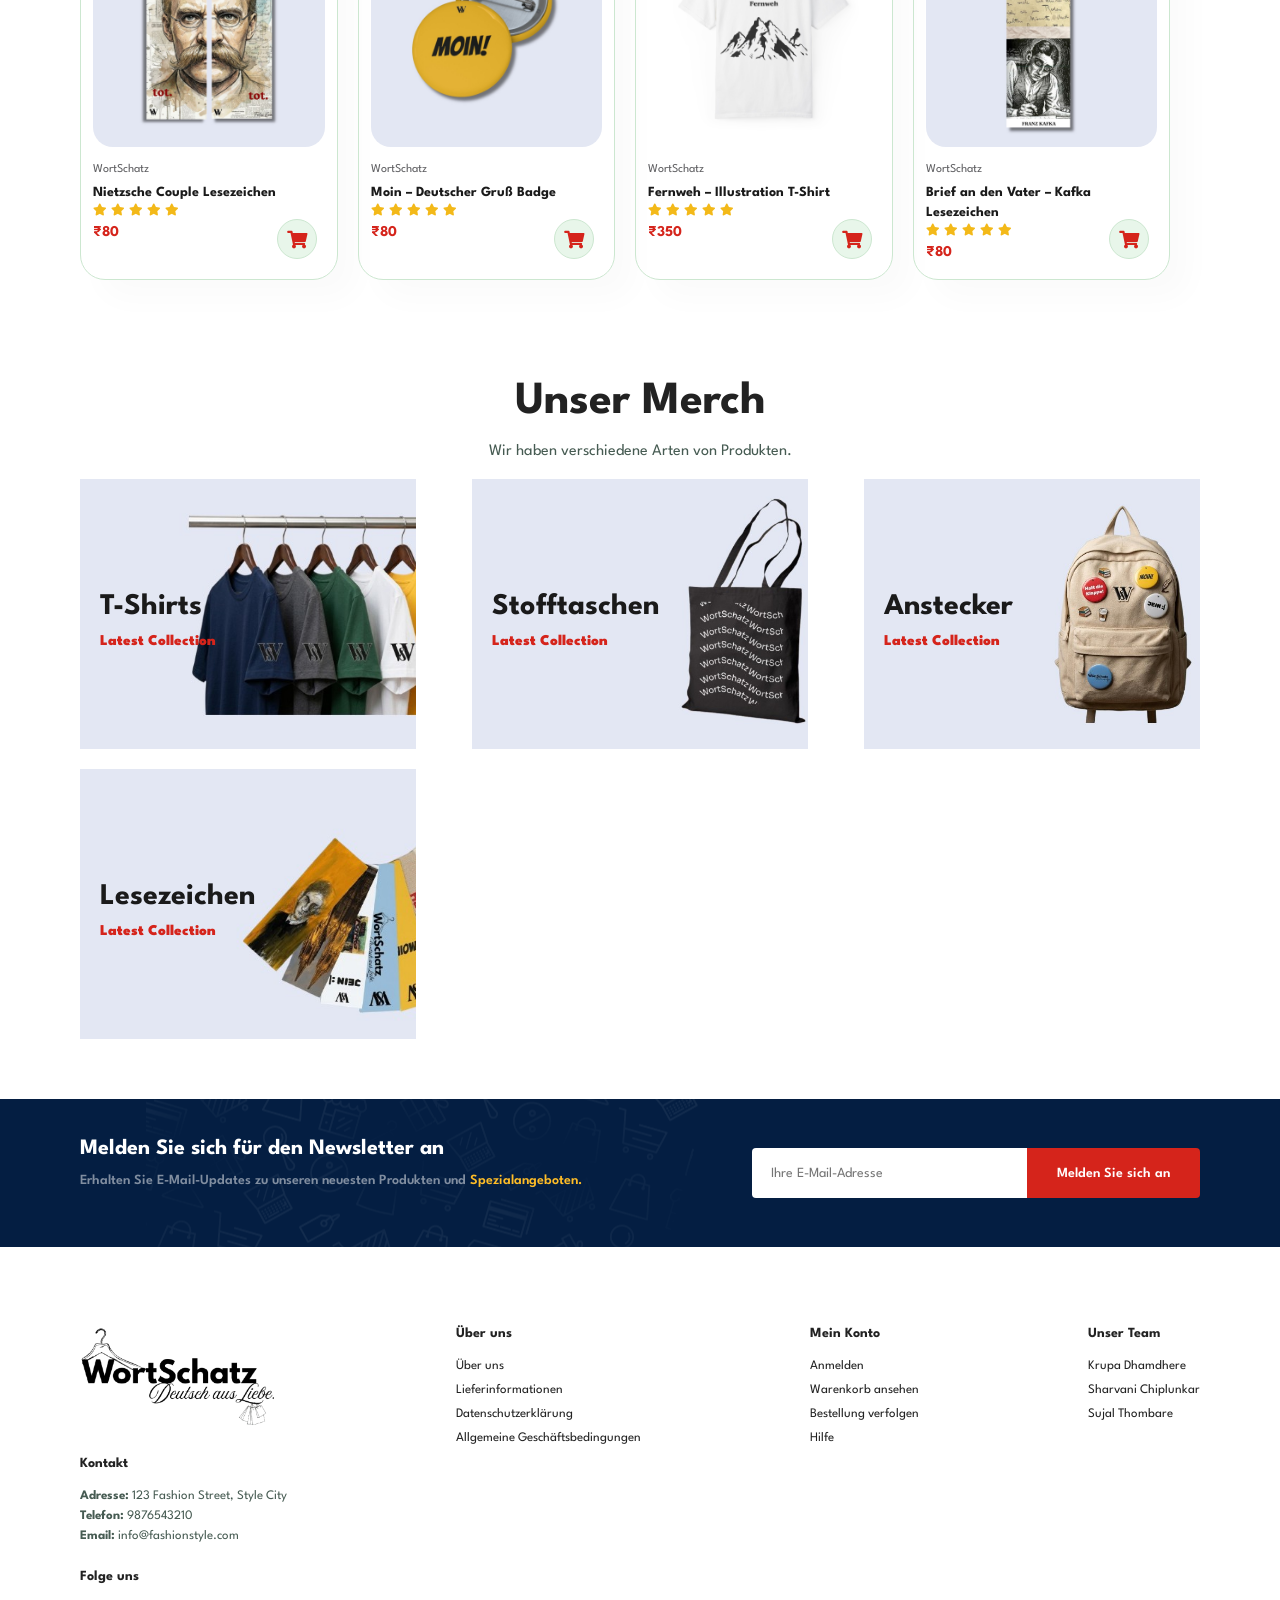
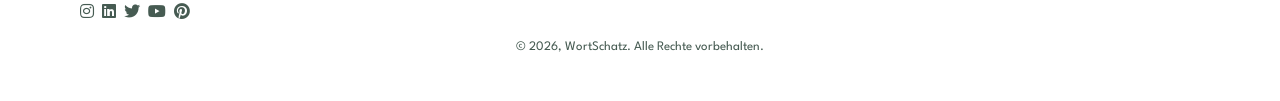
==== commit 9ce5462e: "prices update" ====
--- a/index.html
+++ b/index.html
@@ -62,7 +62,7 @@
               <i class="fas fa-star"></i>
               <i class="fas fa-star"></i>
             </div>
-            <h4>₹69</h4>
+            <h4>₹80</h4>
           </div>
           <a href="#"><i class="fas fa-shopping-cart cart"></i></a>
         </div>
@@ -78,7 +78,7 @@
               <i class="fas fa-star"></i>
               <i class="fas fa-star"></i>
             </div>
-            <h4>₹199</h4>
+            <h4>₹250</h4>
           </div>
           <a href="#"><i class="fas fa-shopping-cart cart"></i></a>
         </div>
@@ -94,7 +94,7 @@
               <i class="fas fa-star"></i>
               <i class="fas fa-star"></i>
             </div>
-            <h4>₹249</h4>
+            <h4>₹350</h4>
           </div>
           <a href="#"><i class="fas fa-shopping-cart cart"></i></a>
         </div>
@@ -110,7 +110,7 @@
               <i class="fas fa-star"></i>
               <i class="fas fa-star"></i>
             </div>
-            <h4>₹299</h4>
+            <h4>₹350</h4>
           </div>
           <a href="#"><i class="fas fa-shopping-cart cart"></i></a>
         </div>
@@ -126,7 +126,7 @@
               <i class="fas fa-star"></i>
               <i class="fas fa-star"></i>
             </div>
-            <h4>₹69</h4>
+            <h4>₹80</h4>
           </div>
           <a href="#"><i class="fas fa-shopping-cart cart"></i></a>
         </div>
@@ -142,7 +142,7 @@
               <i class="fas fa-star"></i>
               <i class="fas fa-star"></i>
             </div>
-            <h4>₹69</h4>
+            <h4>₹80</h4>
           </div>
           <a href="#"><i class="fas fa-shopping-cart cart"></i></a>
         </div>
@@ -158,7 +158,7 @@
               <i class="fas fa-star"></i>
               <i class="fas fa-star"></i>
             </div>
-            <h4>₹249</h4>
+            <h4>₹350</h4>
           </div>
           <a href="#"><i class="fas fa-shopping-cart cart"></i></a>
         </div>
@@ -174,7 +174,7 @@
               <i class="fas fa-star"></i>
               <i class="fas fa-star"></i>
             </div>
-            <h4>₹69</h4>
+            <h4>₹80</h4>
           </div>
           <a href="#"><i class="fas fa-shopping-cart cart"></i></a>
         </div>
--- a/style.css
+++ b/style.css
@@ -176,7 +176,8 @@
 
 #product1 .pro-container {
   display: flex;
-  justify-content: space-between;
+  justify-content: flex-start;
+  gap: 20px;
   padding-top: 20px;
   flex-wrap: wrap;
 }
@@ -488,6 +489,43 @@
   display: flex;
   flex-direction: column;
   align-items: flex-start;
+}
+
+#about-head {
+  display: grid;
+  grid-template-columns: 1fr 1.5fr;
+  align-items: center;
+  gap: 60px;
+}
+
+.about-images {
+  display: flex;
+  gap: 20px;
+}
+
+.about-images img {
+  width: 200px;
+  height: 300px;
+  object-fit: cover;
+  border-radius: 12px;
+  box-shadow: 0 10px 20px rgba(0, 0, 0, 0.1);
+  transition: transform 0.3s;
+}
+
+.about-images img:hover {
+  transform: translateY(-5px);
+}
+
+.about-text h2 {
+  font-size: 48px;
+  margin-bottom: 15px;
+}
+
+.about-text p {
+  max-width: 600px;
+  line-height: 1.7;
+  color: #555;
+  font-size: 16px;
 }
 
 /* shop.html */
@@ -862,6 +900,7 @@
   #product1 .pro-container {
     display: grid;
     grid-template-columns: repeat(2, 1fr);
+    gap: 0px;
   }
 
   #product1 .pro {
@@ -912,6 +951,40 @@
     font-size: 22px;
   }
 
+  /* about */
+
+  #about-head {
+    grid-template-columns: 1fr;
+    gap: 30px;
+  }
+
+  .about-images {
+    /* flex-direction: column; */
+    align-items: center;
+  }
+
+  .about-images img {
+    width: 30%;
+    height: 10%;
+    aspect-ratio: 2 / 3;
+    object-fit: cover;
+    border-radius: 10px;
+  }
+
+  .about-text {
+    text-align: center;
+    padding: 0 10px;
+  }
+
+  .about-text h2 {
+    font-size: 28px;
+  }
+
+  .about-text p {
+    font-size: 14px;
+    max-width: 100%;
+  }
+
   /* contact */
 
   #form-details {
@@ -924,4 +997,21 @@
     width: 100%;
     margin-bottom: 30px;
   }
-}
+
+  /* cart */
+
+  #cart-items {
+    font-size: 18px;
+    padding: 100px 60px;
+  }
+
+  #newsletter input {
+    width: 100%;
+    padding: 12px;
+  }
+
+  #newsletter button {
+    width: 150px;
+    padding-left: 7px;
+  }
+}
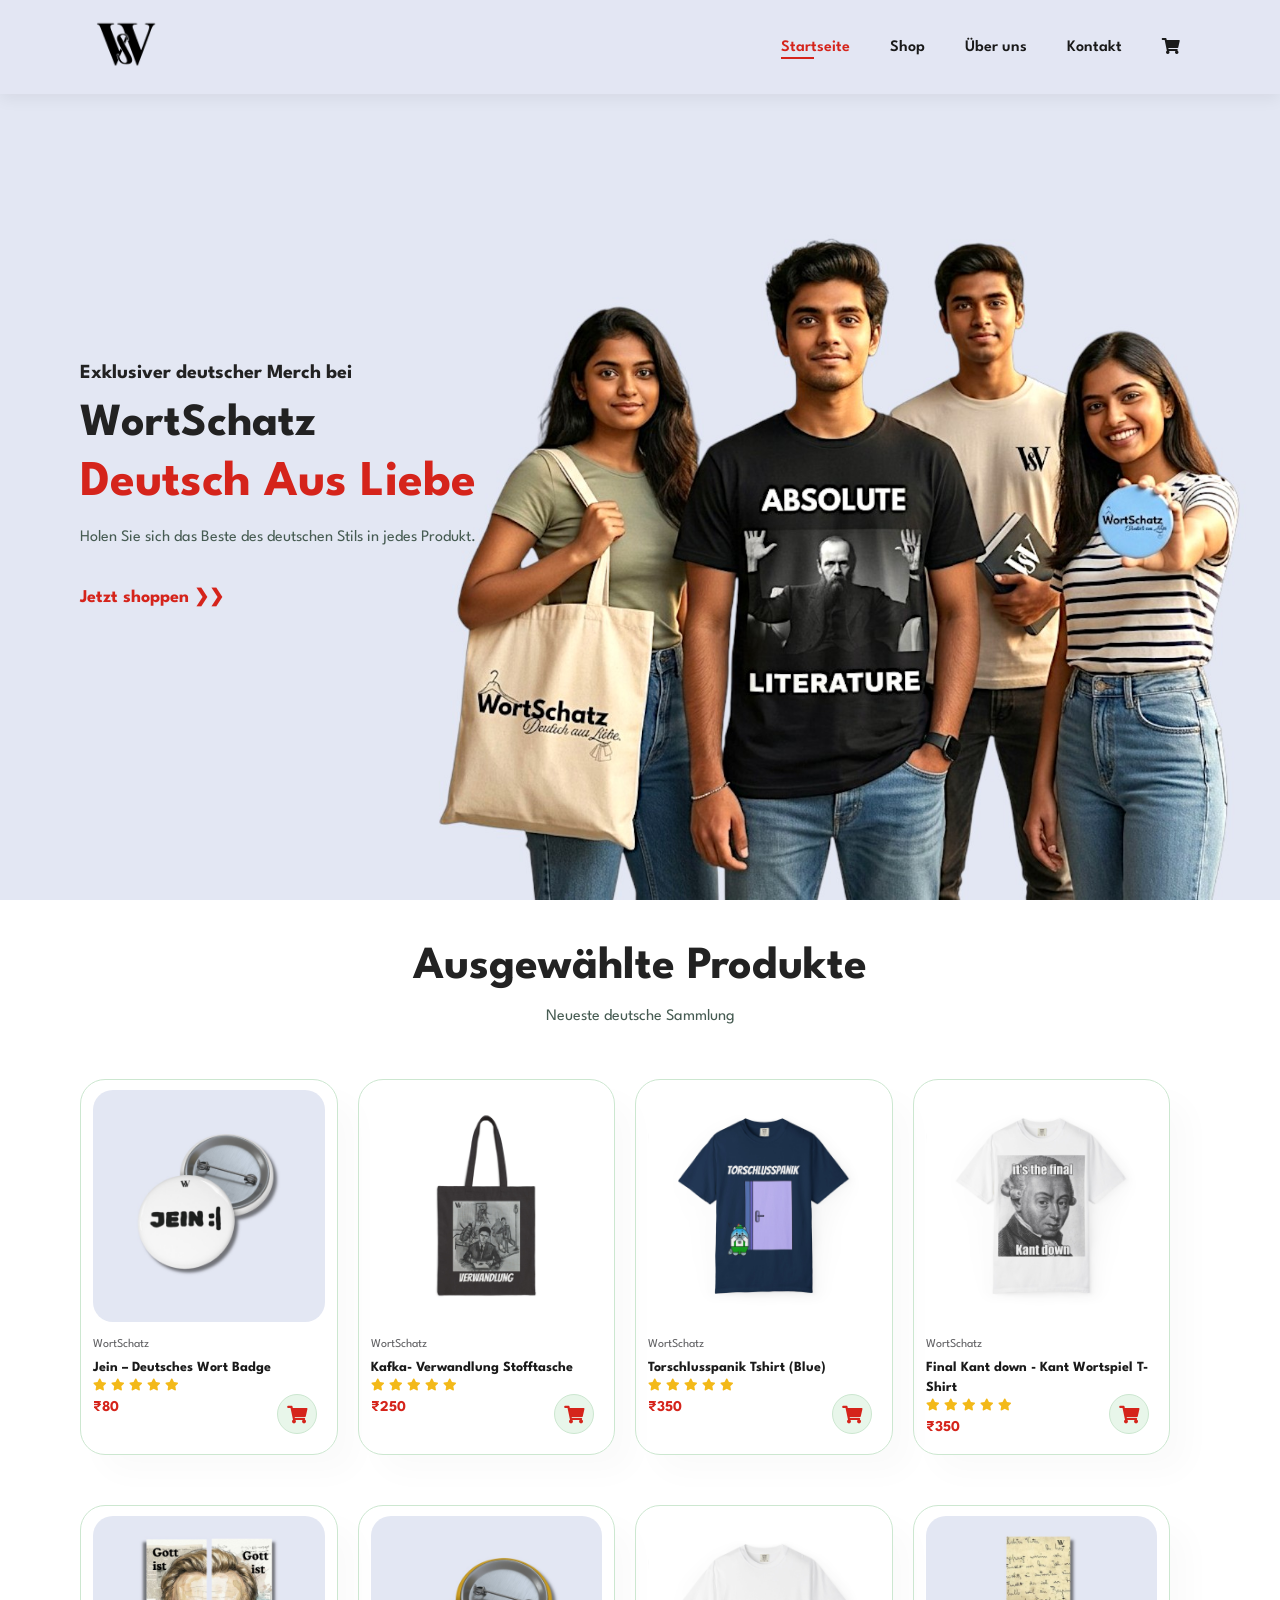
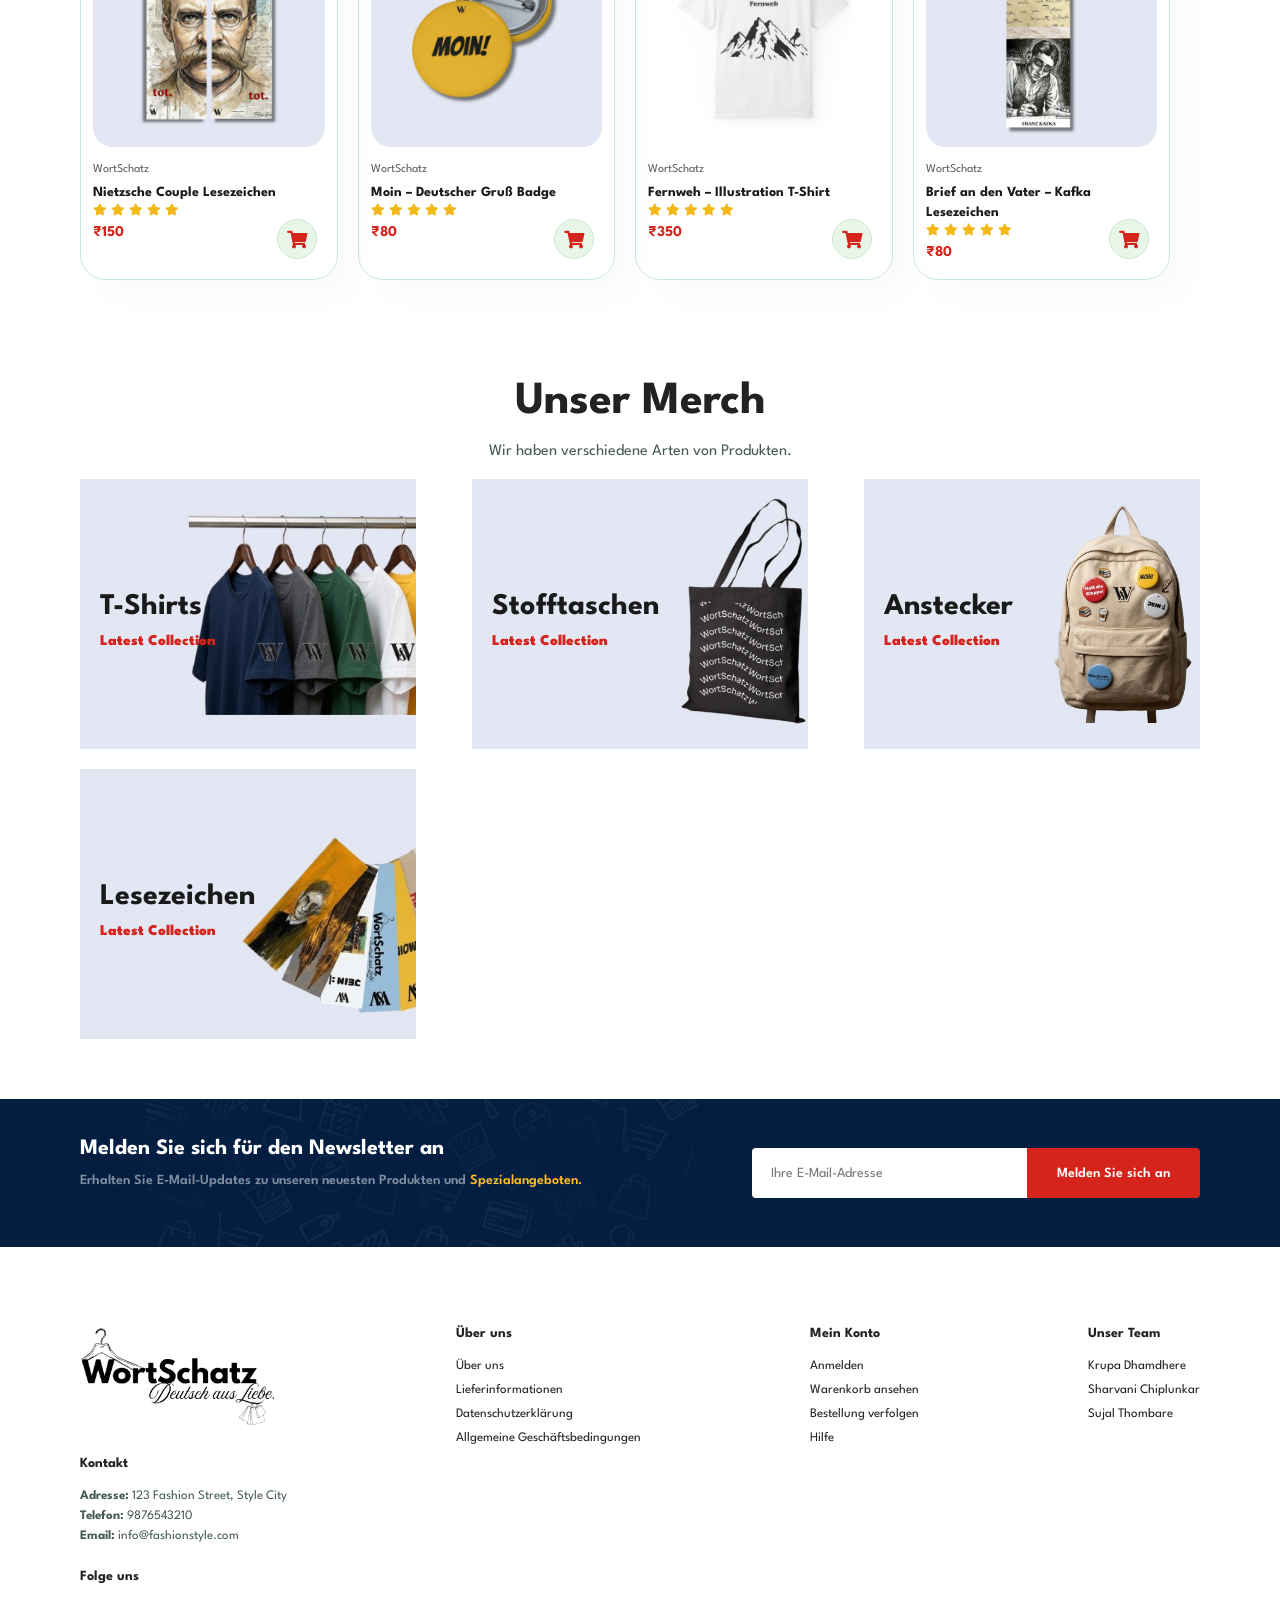
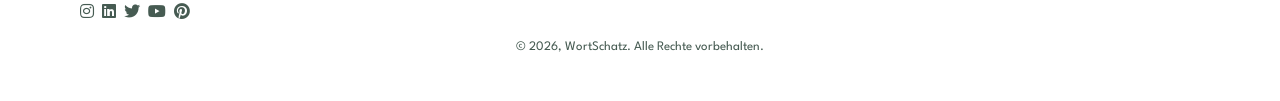
==== commit 24af63e1: "lesezeichen price update" ====
--- a/index.html
+++ b/index.html
@@ -126,7 +126,7 @@
               <i class="fas fa-star"></i>
               <i class="fas fa-star"></i>
             </div>
-            <h4>₹80</h4>
+            <h4>₹150</h4>
           </div>
           <a href="#"><i class="fas fa-shopping-cart cart"></i></a>
         </div>
